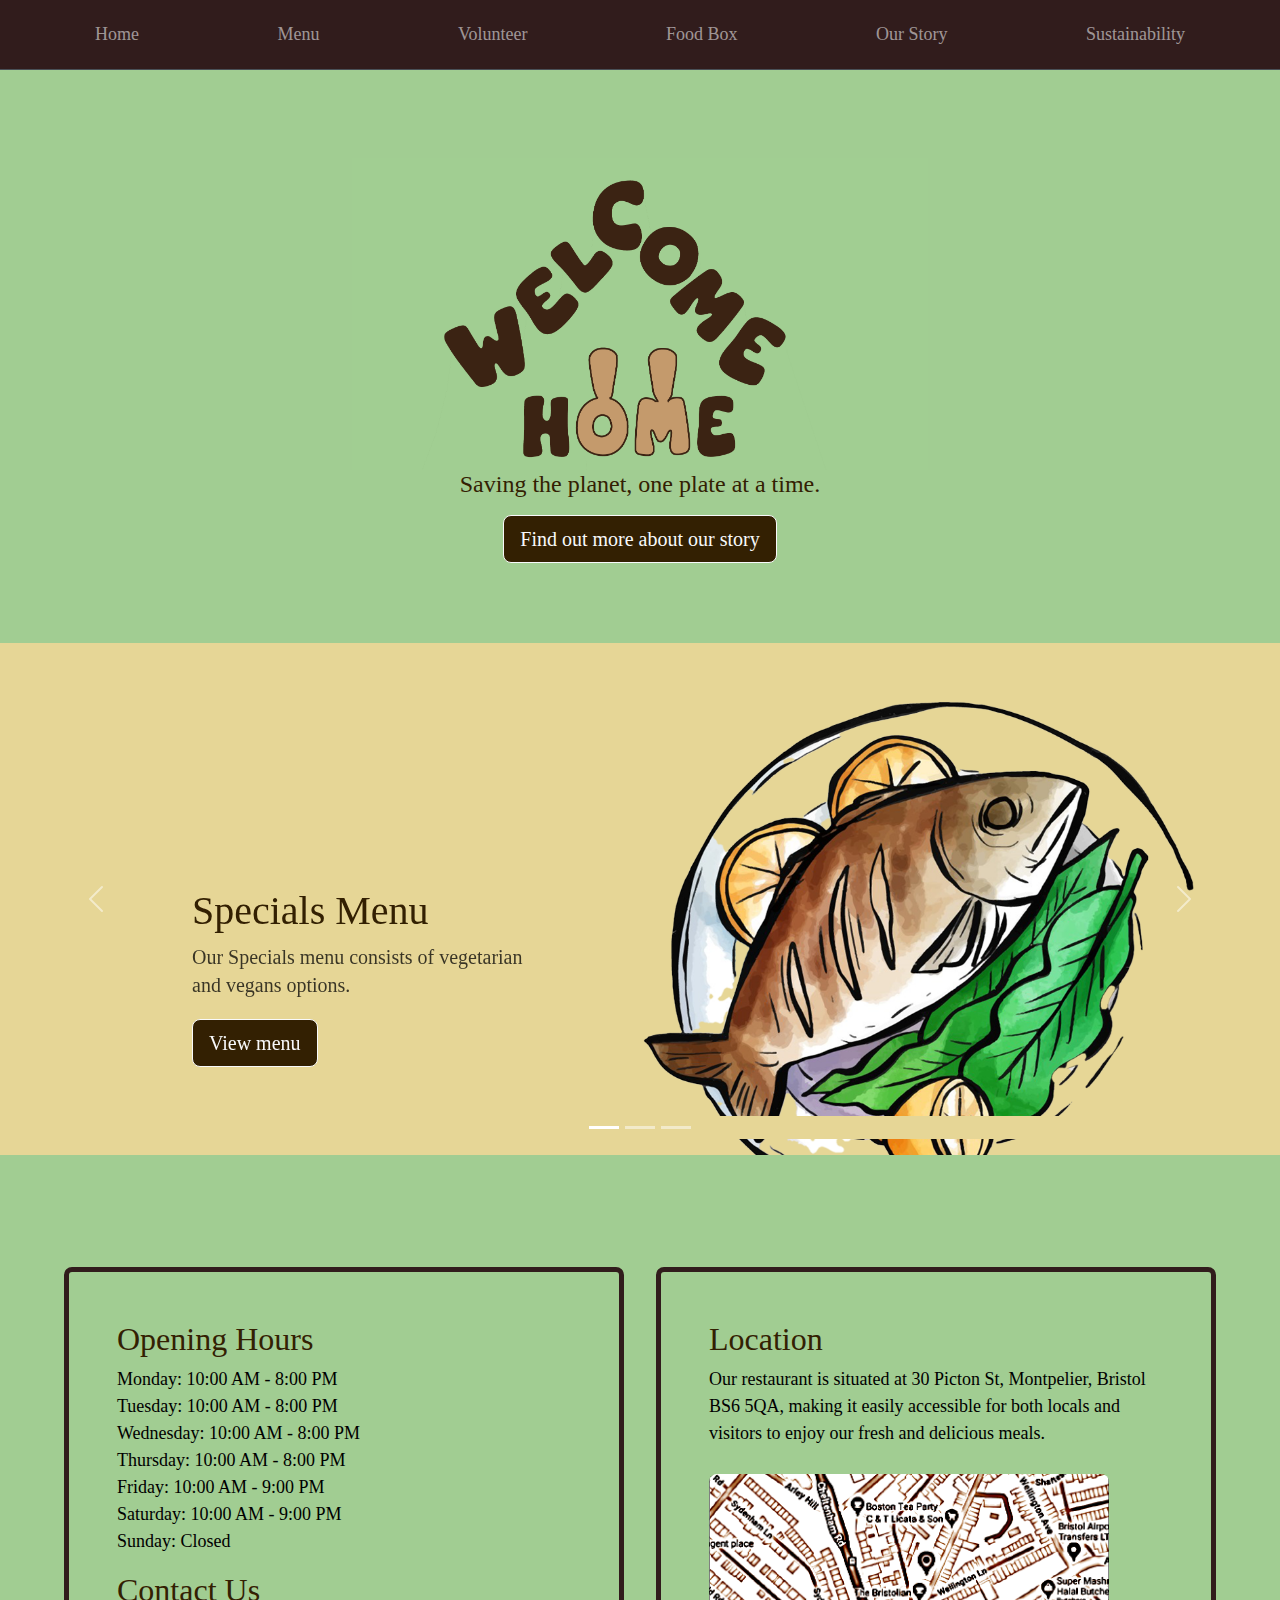
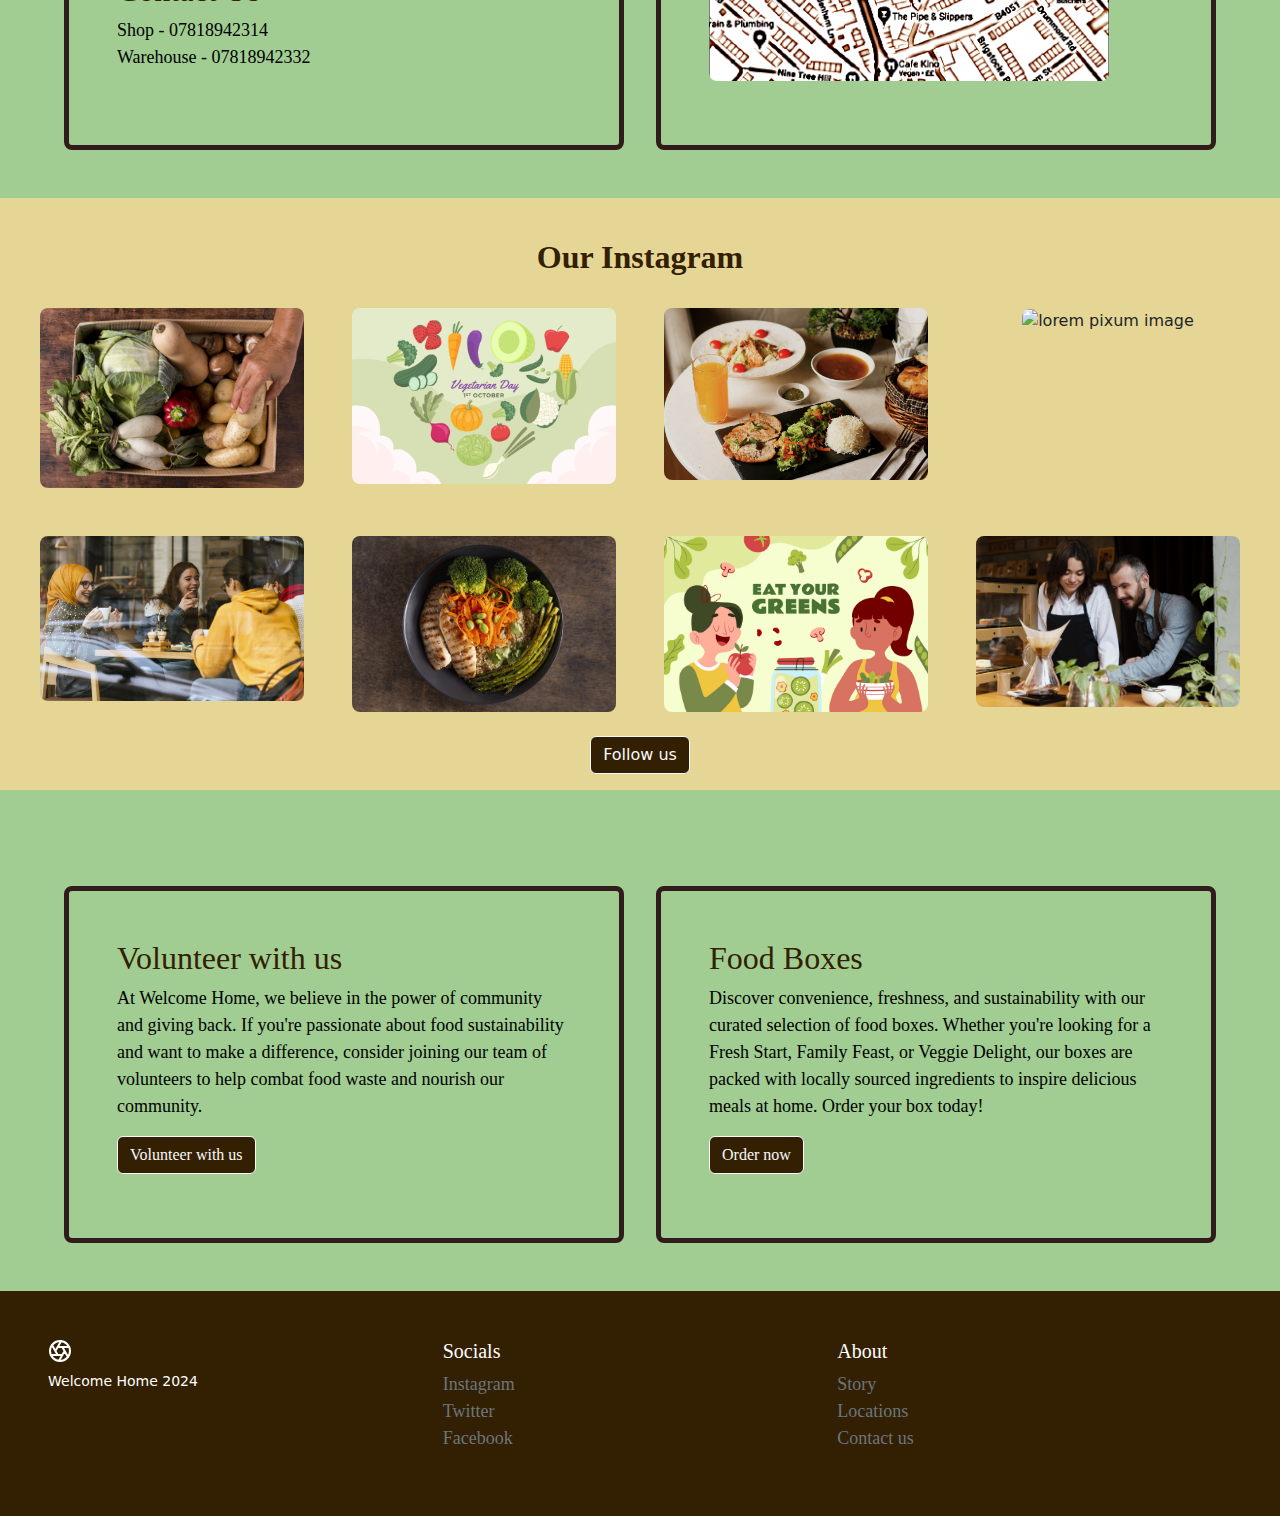
==== index.html @ 415b1f88 "add-css" ====
<!DOCTYPE html>

<html lang = "en">

<head>
    <meta charset="UTF-8">
    <meta http-equiv="X-UA-Compatible" content="IE=edge">
    <meta name="viewport" content="width=device-width, initial-scale=1.0">
    <link rel="stylesheet" href="css/bootstrap.min.css">
    <link rel="stylesheet" href="css/alisha.min.css">
    <link rel="stylesheet" href="css/carousel.css">
    <link rel="stylesheet" href="css/carousel.rtl.css">
    <link rel="stylesheet" href="gloomie-saturday-webfont\style.css">
    <link rel="stylesheet" href="css/berlinsans.css">
    <script src="js\bootstrap.min.js"></script>
    
    



    <title>Welcome Home</title>



</head>


    <body>

        <head>


         
           <!---- <header class="border-bottom lh-1 py-3" data-bs-theme="light">
              <div class="row flex-nowrap justify-content-between align-items-center">
                <div class="col-4">
                </div>
                <div class="col-4 text-center">
                  <a class="blog-header-logo text-body-emphasis text-decoration-none" href="#">Welcome Home</a>
                </div>
                <div class="col-4">

                </div>
              </div>
            </header>
          -->
          
          

          <nav class="navbar navbar-expand-md  sticky-top border-bottom" data-bs-theme="dark">
            <div class="container">
              <a class="navbar-brand d-md-none" href="#">
                <svg class="bi" width="24" height="24"><use xlink:href="#aperture"></use></svg>
              </a>
              <button class="navbar-toggler" type="button" data-bs-toggle="offcanvas" data-bs-target="#offcanvas" aria-controls="offcanvas" aria-label="Toggle navigation">
                <span class="navbar-toggler-icon"></span>
              </button>
              <div class="offcanvas offcanvas-end" tabindex="-1" id="offcanvas" aria-labelledby="offcanvasLabel">
                <div class=" container2 offcanvas-header">
                  <h1 class="offcanvas-title " id="offcanvasLabel">Welcome Home</h1>
                  <button type="button" class="btn-close" data-bs-dismiss="offcanvas" aria-label="Close"></button>
                </div>
              
                <div class="offcanvas-body  container3 border border-5 ">
                  <ul class="navbar-nav flex-grow-1 justify-content-between">
                    <li class="nav-item"><a class="nav-link" href="index.html">Home</a></li>
                    <li class="nav-item"><a class="nav-link" href="menu.html">Menu</a></li>
                    <li class="nav-item"><a class="nav-link" href="volunteer.html">Volunteer</a></li>
                    <li class="nav-item"><a class="nav-link" href="foodbox.html">Food Box</a></li>
                    <li class="nav-item"><a class="nav-link" href="about.html">Our Story</a></li>
                    <li class="nav-item"><a class="nav-link" href="sustainability.html">Sustainability</a></li>
                   
                  
                  
                    
                  </ul>
                </div>
              </div>
            </div>
          </nav>


            <!--  nav class="navbar navbar-expand-lg bg-body-tertiary ">
                <div class="container-fluid justify-content-center ">
                    <ul class="nav justify-content-center"></ul>
                  <a class="navbar-brand" href="#">Navbar</a>
                  <button class="navbar-toggler" type="button" data-bs-toggle="collapse" data-bs-target="#navbarNavAltMarkup" aria-controls="navbarNavAltMarkup" aria-expanded="false" aria-label="Toggle navigation">
                    <span class="navbar-toggler-icon"></span>
                  </button>
                  <div class="collapse navbar-collapse" id="navbarNavAltMarkup">
                    <div class="navbar-nav">
                      <a class="nav-link active" aria-current="page" href="#">Home</a>
                      <a class="nav-link" href="#">Features</a>
                      <a class="nav-link" href="#">Pricing</a>
                      <a class="nav-link disabled" aria-disabled="true">Disabled</a>
                    </div>
                  </div>
                </div>
              </nav>
            -->

            <!-- <ul class="nav justify-content-center">
                <ul class="nav">
                    <li class="nav-item">
                      <a class="nav-link active" aria-current="page" href="#">Active</a>
                    </li>
                    <li class="nav-item dropdown">
                      <a class="nav-link dropdown-toggle" data-bs-toggle="dropdown" href="#" role="button" aria-expanded="false">Dropdown</a>
                      <ul class="dropdown-menu">
                        <li><a class="dropdown-item" href="#">Action</a></li>
                        <li><a class="dropdown-item" href="#">Another action</a></li>
                        <li><a class="dropdown-item" href="#">Something else here</a></li>
                        <li><hr class="dropdown-divider"></li>
                        <li><a class="dropdown-item" href="#">Separated link</a></li>
                      </ul>
                    </li>
                    <li class="nav-item">
                      <a class="nav-link" href="#">Link</a>
                    </li>
                    <li class="nav-item">
                      <a class="nav-link disabled" aria-disabled="true">Disabled</a>
                    </li>
                  </ul>
              </ul> -->


        </head>

        <main>

          <div class=" overflow-hidden  p-md-5 m-md-3 text-center "> <!--bg-body-tertiary -->
            <div class="col-md-6 mx-auto mt-4">
                <img class=" img-fluid" src="images/logo-webnew.gif" alt="lorem pixum image" >
              <h4 class="fw-normal  mb-3">Saving the planet, one plate at a time.</h4>
              
              <div class="d-flex gap-3 justify-content-center lead fw-normal">
                <p><a class="btn btn-lg btn-outline-light" href="about.html">Find out more about our story</a></p>
              
              </div>

        
            </div>
          </div>


          

            <div id="myCarousel" class="carousel slide mb-6" data-bs-ride="carousel">
              <div class="carousel-indicators container1">
                <button type="button" data-bs-target="#myCarousel" data-bs-slide-to="0" class="active" aria-label="Slide 1" aria-current="true"></button>
                <button type="button" data-bs-target="#myCarousel" data-bs-slide-to="1" aria-label="Slide 2" class=""></button>
                <button type="button" data-bs-target="#myCarousel" data-bs-slide-to="2" aria-label="Slide 3" class=""></button>
              </div>
              <div class="carousel-inner container1">
                <div class="carousel-item active">
                  <img class="img-fluid" src="images/menu-fish.png" alt="lorem pixum image" />
                  <div class="container">
                    <div class="carousel-caption text-start">
                      <h1>Specials Menu</h1>
                      <p class="opacity-75">Our Specials menu consists of vegetarian 
                        <br>
                        and vegans options.</p>
                      <p><a class=" btn btn-lg btn-outline-light" href="menu.html">View menu</a></p>
                    </div>
                  </div>
                </div>
               
                <div class="carousel-item">
                  <img class="img-fluid" src="images/menu-breakfast.png" alt="lorem pixum image" />
                  <div class="container">
                    <div class="carousel-caption text-end">
                      <h1>Breakfast Menu</h1>
                      <p>Some representative placeholder content for 
                        <br>
                           the third slide of this carousel.</p>
                      <p><a class="btn btn-lg btn-outline-light" href="menu.html">View menu</a></p>
                    </div>
                  </div>
                </div>

                <div class="carousel-item">
                  <img class="img-fluid" src="images/dinner-menu.png" alt="lorem pixum image" />
                  <div class="container">
                    <div class="carousel-caption ">
                      <h1>Dinner Menu</h1>
                      <p>Some representative placeholder content for 
                        <br>
                        the second slide of the carousel.</p>
                      <p><a class="btn btn-lg btn-outline-light" href="menu.html">View menu</a></p>
                    </div>
                  </div>
                </div>
              </div>
              <button class="carousel-control-prev" type="button" data-bs-target="#myCarousel" data-bs-slide="prev">
                <span class="carousel-control-prev-icon" aria-hidden="true"></span>
                <span class="visually-hidden">Previous</span>
              </button>
              <button class="carousel-control-next" type="button" data-bs-target="#myCarousel" data-bs-slide="next">
                <span class="carousel-control-next-icon" aria-hidden="true"></span>
                <span class="visually-hidden">Next</span>
               
              </button>

             
            </div>


            <div class="px-5 location">
              <div class=" row align-items-md-stretch">
                <div class="container2 col-12 col-md-6 mt-5 px-lg-3">
                  <div class="h-100 p-5 border border-5 rounded-3">
                    <h2>Opening Hours</h2>
                    <p>Monday: 10:00 AM - 8:00 PM
                      <br>
                      Tuesday: 10:00 AM - 8:00 PM
                      <br>
                      Wednesday: 10:00 AM - 8:00 PM
                      <br>
                      Thursday: 10:00 AM - 8:00 PM
                      <br>
                      Friday: 10:00 AM - 9:00 PM
                      <br>
                      Saturday: 10:00 AM - 9:00 PM
                      <br>
                      Sunday: Closed
                    
                    </p>

                    <h2>Contact Us </h2>
                    <p>
                      Shop - 07818942314
                      <br>
                      Warehouse - 07818942332
                    </p>



                  </div>
                </div>
                <div class="col-12 col-md-6 mt-5 px-lg-3">
                  <div class="container2 h-100 p-5 border-5 border rounded-3">
                    <h2>Location</h2>
                    <p> Our restaurant is situated at 30 Picton St, Montpelier, Bristol BS6 5QA, 
                      making it easily accessible for both locals and visitors to enjoy our fresh and delicious meals.
                      <br>
                      <br>
                    <img class="img-fluid  rounded-3 " src="images/map (2).png" alt="lorem pixum image" height="100" width="400"/>
          
                  </div>
                   
                  </div>
                </div>
              </div>
           

             <div class="container1 mt-5 p-3 "> 

             <div class="position-relative overflow-hidden pt-4 text-center "> <!--bg-body-tertiary -->
              <div class="col-md-6 mx-auto ">
            
                <h2 class="display fw-bold">Our Instagram</h2>
    
                
                </div>
              </div>   
              
              
    
    <section class="row text-center">
     
     
      <div class="col-6 col-md-4 col-lg-3 p-4  ">
       
        <img class="rounded-3 img-fluid" src="images/close-up-hands-holding-fresh-potato.jpg" alt="lorem pixum image"/>
      </div>

      <div class="col-6 col-md-4 col-lg-3  p-4 ">
       
        <img class="rounded-3 img-fluid" src="images/7709689.jpg" alt="lorem pixum image" width="400" height="400"/>
      </div>
      <div class="col-6 col-md-4 col-lg-3  p-4 ">
       
        <img class="rounded-3 img-fluid" src="images/business-lunch-soup-salad-main-course.jpg" alt="lorem pixum image" />
      </div>
      <div class="col-6   col-md-4 col-lg-3  p-4 ">
       
        <img class="rounded-3 img-fluid" src="images/store-front-mockup2.png" alt="lorem pixum image" />
      </div>
    </section>


    <section class="row text-center">
     
     
      <div class="col-6 col-md-4 col-lg-3 p-4 ">
       
        <img class="rounded-3 img-fluid" src="images/group-teenagers-having-coffee.jpg" alt="lorem pixum image"/>
      </div>

      <div class="col-6 col-md-4 col-lg-3 p-4 ">
       
        <img class="rounded-3 img-fluid" src="images/flat-lay-high-protein-meal-composition.jpg" alt="lorem pixum image" width="400" height="400"/>
      </div>
      <div class="col-6 col-md-4 col-lg-3 p-4  ">
       
        <img class="rounded-3 img-fluid" src="images/eat-green.jpg" alt="lorem pixum image" />
      </div>
      <div class="col-6   col-md-4 col-lg-3 p-4 ">
       
        <img class="rounded-3 img-fluid" src="images/couple-aprons-looking-coffee-filter.jpg" alt="lorem pixum image" />
      </div>
      
    </section>

    <div class="text-center">
    <a href="https://www.instagram.com/" class="btn btn-outline-light ">Follow us</a>

  </div>
</div>








  </main>
       
  <div class="container2 p-5 ">
    <div class="row align-items-md-stretch">
      <div class="col-12 col-md-6 mt-5 px-lg-3">
        <div class="h-100 p-5 rounded-3 border border-5" >
          <h2>Volunteer with us</h2>
          <p>At Welcome Home, we believe in the power of community and giving back. If you're passionate about food sustainability and want to make a difference, consider joining our team of volunteers to help combat food waste and nourish our community.</p>
          <p><a class="btn btn-outline-light" href="volunteer.html">Volunteer with us</a></p>
        </div>
      </div>
      <div class="col-12 col-md-6 mt-5 px-lg-3">
        <div class="h-100 p-5 border border-5 rounded-3 ">
          <h2>Food Boxes</h2>
          <p>Discover convenience, freshness, and sustainability with our curated selection of food boxes. Whether you're looking for a Fresh Start, Family Feast, or Veggie Delight, our boxes are packed with locally sourced ingredients to inspire delicious meals at home. Order your box today!</p>
          <p><a class="btn btn-outline-light" href="foodbox.html">Order now</a></p>


        </div>
         
        </div>
      </div>
    </div>

      









        <footer class="p-5">
          <div class="row">
            <div class="col-12 col-md">
              <svg xmlns="http://www.w3.org/2000/svg" width="24" height="24" fill="none" stroke="currentColor" stroke-linecap="round" stroke-linejoin="round" stroke-width="2" class="d-block mb-2" role="img" viewBox="0 0 24 24"><title>Product</title><circle cx="12" cy="12" r="10"></circle><path d="M14.31 8l5.74 9.94M9.69 8h11.48M7.38 12l5.74-9.94M9.69 16L3.95 6.06M14.31 16H2.83m13.79-4l-5.74 9.94"></path></svg>
              <small class="d-block mb-3 ">
                Welcome Home 2024 </small>
            </div>
            
            <div class="col-6 col-md">
              <h5>Socials</h5>
              <ul class="list-unstyled text-small">
                <li><a class="link-secondary text-decoration-none" a href="instagram.com">Instagram</a></li>
                <li><a class="link-secondary text-decoration-none"  a href="https://twitter.com/?lang=en">Twitter</a></li>
                <li><a class="link-secondary text-decoration-none"  a href="https://en-gb.facebook.com/">Facebook</a></li>
              </ul>
            </div>
           
            <div class="col-6 col-md">
              <h5>About</h5>
              <ul class="list-unstyled text-small">
                <li><a class="link-secondary text-decoration-none"  href="about.html">Story</a></li>
                <li><a class="link-secondary text-decoration-none" href="index.html">Locations</a></li>
                <li><a class="link-secondary text-decoration-none" href="index.html">Contact us</a></li>
              </ul>
            </div>
          </div>
        </footer>

        












        <!-- <script src="js/bootstrap.min.js"></script> -->

    </body>


</html>
---- css/alisha.min.css ----
body {
 
  background-color:#a1cd92;
    
  }

  .input-group-text {
    color: white !important;
    background-color:  #311c1c;
  }

  


  .form-control {
    color: white !important;
    background-color:  #311c1c;
  }

  .form-control {
    color: white !important;
    background-color:  #311c1c;
  }

  .form-select {
    color: white !important;
    background-color:  #311c1c;
  }

  .row {
    --bs-gutter-x:0 rem;
  }

  

  

  .navbar {
    background-color: #311c1c;
    color: black;
  }

  .div-bg-color {
    background-color: #311c1c;
   
}

.border {
  border-color: #311c1c!important;
 
}

.custom-text-color {
  color:#e6d696!important;
}


  .border-outline {
    background-color: #311c1c;
  }


  .custom-border-top {
    border-top-color: #311c1c;
}

.custom-border-end {
    border-right-color: #311c1c;
}
  

  .header {
    background-color: #c2a887;
    color: black;
  }

 

  .container1 {
    background-color: #e6d696;
}


.container2 {
  background-color:#a1cd92;
}

.container3 {
  background-color:#311c1c;
}

 
.custom-footer-bg {
  background-color:  #311c1c;
  
}


  
  
  .a {
    background-color: #c2a887;
  }

  .btn {
    background-color: #332002;;
  }

 
 @font-face {
  font-family: 'Gloomie Saturday';
  src: local('Gloomie Saturday'), url('gloomie-saturday-webfont') format('woff');
 }



  h2 {
    font-family: 'Gloomie Saturday';
    src: local('Gloomie Saturday'), url('gloomie-saturday-webfont') format('woff');
    color: #332002;
  }

  h1 {
    font-family: 'Gloomie Saturday';
    src: local('Gloomie Saturday'), url('C:\Users\Fazelina Sahul Hamid\OneDrive - UWE Bristol\Graphic and web design\GWDS SEM 2\sem2-restaurant-website\gloomie-saturday-webfont') format('woff');
    color: #332002;
  }

  h3 {
      font-family: 'Berlin Sans FB';
      font-style: normal;
      font-weight: normal;
      src: local('Berlin Sans FB'), url('berlin-sans-fb-webfont') format('woff');

     color: #332002;
  }

  h4 {
    font-family: 'Berlin Sans FB';
    font-style: normal;
    font-weight: normal;
    src: local('Berlin Sans FB'), url('berlin-sans-fb-webfont') format('woff');

   color: #332002;
}

h5 {
  font-family: 'Berlin Sans FB';
  font-style: normal;
  font-weight: normal;
  src: local('Berlin Sans FB'), url('berlin-sans-fb-webfont') format('woff');

 
}

li {
  font-family: 'Berlin Sans FB';
  font-style: normal;
  font-weight: normal;
  src: local('Berlin Sans FB'), url('berlin-sans-fb-webfont') format('woff');
  font-size: large;

 color: #332002;
}

p {
  font-family: 'Berlin Sans FB';
  font-style: normal;
  font-weight: normal;
  src: local('Berlin Sans FB'), url('berlin-sans-fb-webfont') format('woff');

 color:black;
 font-size: large;
}



footer {
  background-color: #332002;
  color:white!important;
}

.data-bs-theme {
  color:#332002;
}
---- css/carousel.css ----
/* GLOBAL STYLES
-------------------------------------------------- */
/* Padding below the footer and lighter body text */

body {
 
  color: black;
}


/* CUSTOMIZE THE CAROUSEL
-------------------------------------------------- */

/* Carousel base class */
.carousel {
  margin-bottom: 4rem;
}
/* Since positioning the image, we need to help out the caption */
.carousel-caption {
  bottom: 3rem;
  z-index: 10;
}

/* Declare heights because of positioning of img element */
.carousel-item {
  height: 32rem;
}

.carousel-caption {
  text-align: left;
}

/* MARKETING CONTENT
-------------------------------------------------- */

/* Center align the text within the three columns below the carousel */
.marketing .col-lg-4 {
  margin-bottom: 1.5rem;
  text-align: center;
}
/* rtl:begin:ignore */
.marketing .col-lg-4 p {
  margin-right: .75rem;
  margin-left: .75rem;
}
/* rtl:end:ignore */


/* Featurettes
------------------------- */

.featurette-divider {
  margin: 5rem 0; /* Space out the Bootstrap <hr> more */
}

/* Thin out the marketing headings */
/* rtl:begin:remove */
.featurette-heading {
  letter-spacing: -.05rem;
}

/* rtl:end:remove */

/* RESPONSIVE CSS
-------------------------------------------------- */

@media (min-width: 40em) {
  /* Bump up size of carousel content */
  .carousel-caption p {
    margin-bottom: 1.25rem;
    font-size: 1.25rem;
    line-height: 1.4;
  }

  .featurette-heading {
    font-size: 50px;
  }
}

@media (min-width: 62em) {
  .featurette-heading {
    margin-top: 7rem;
  }
}
---- css/carousel.rtl.css ----
/* GLOBAL STYLES
-------------------------------------------------- */
/* Padding below the footer and lighter body text */

body {
  
  color: rgb(var(--bs-tertiary-color-rgb));
}


/* CUSTOMIZE THE CAROUSEL
-------------------------------------------------- */

/* Carousel base class */
.carousel {
  margin-bottom: 4rem;
}
/* Since positioning the image, we need to help out the caption */
.carousel-caption {
  bottom: 3rem;
  z-index: 10;
}

/* Declare heights because of positioning of img element */
.carousel-item {
  height: 32rem;
}


/* MARKETING CONTENT
-------------------------------------------------- */

/* Center align the text within the three columns below the carousel */
.marketing .col-lg-4 {
  margin-bottom: 1.5rem;
  text-align: center;
}
.marketing .col-lg-4 p {
  margin-right: .75rem;
  margin-left: .75rem;
}


/* Featurettes
------------------------- */

.featurette-divider {
  margin: 5rem 0; /* Space out the Bootstrap <hr> more */
}

/* Thin out the marketing headings */

/* RESPONSIVE CSS
-------------------------------------------------- */

@media (min-width: 40em) {
  /* Bump up size of carousel content */
  .carousel-caption p {
    margin-bottom: 1.25rem;
    font-size: 1.25rem;
    line-height: 1.4;
  }

  .featurette-heading {
    font-size: 50px;
  }
}

@media (min-width: 62em) {
  .featurette-heading {
    margin-top: 7rem;
  }
}
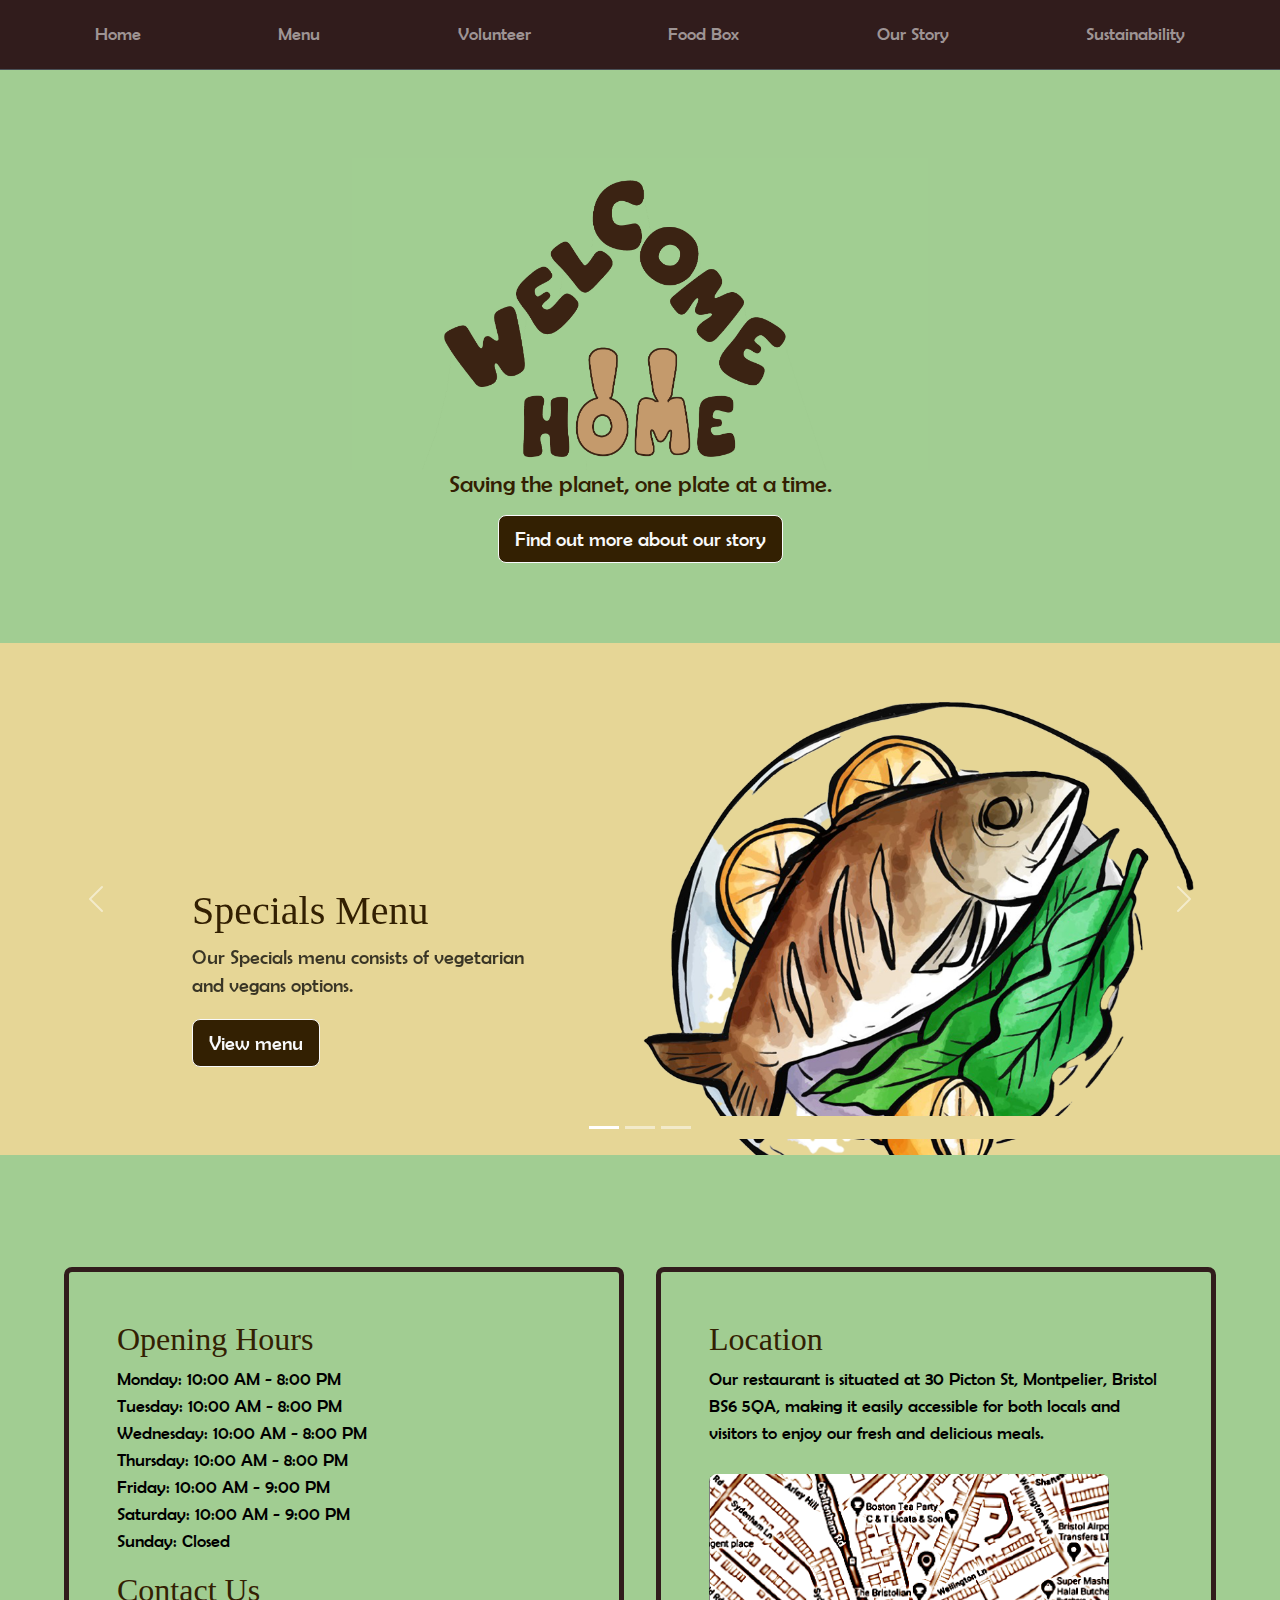
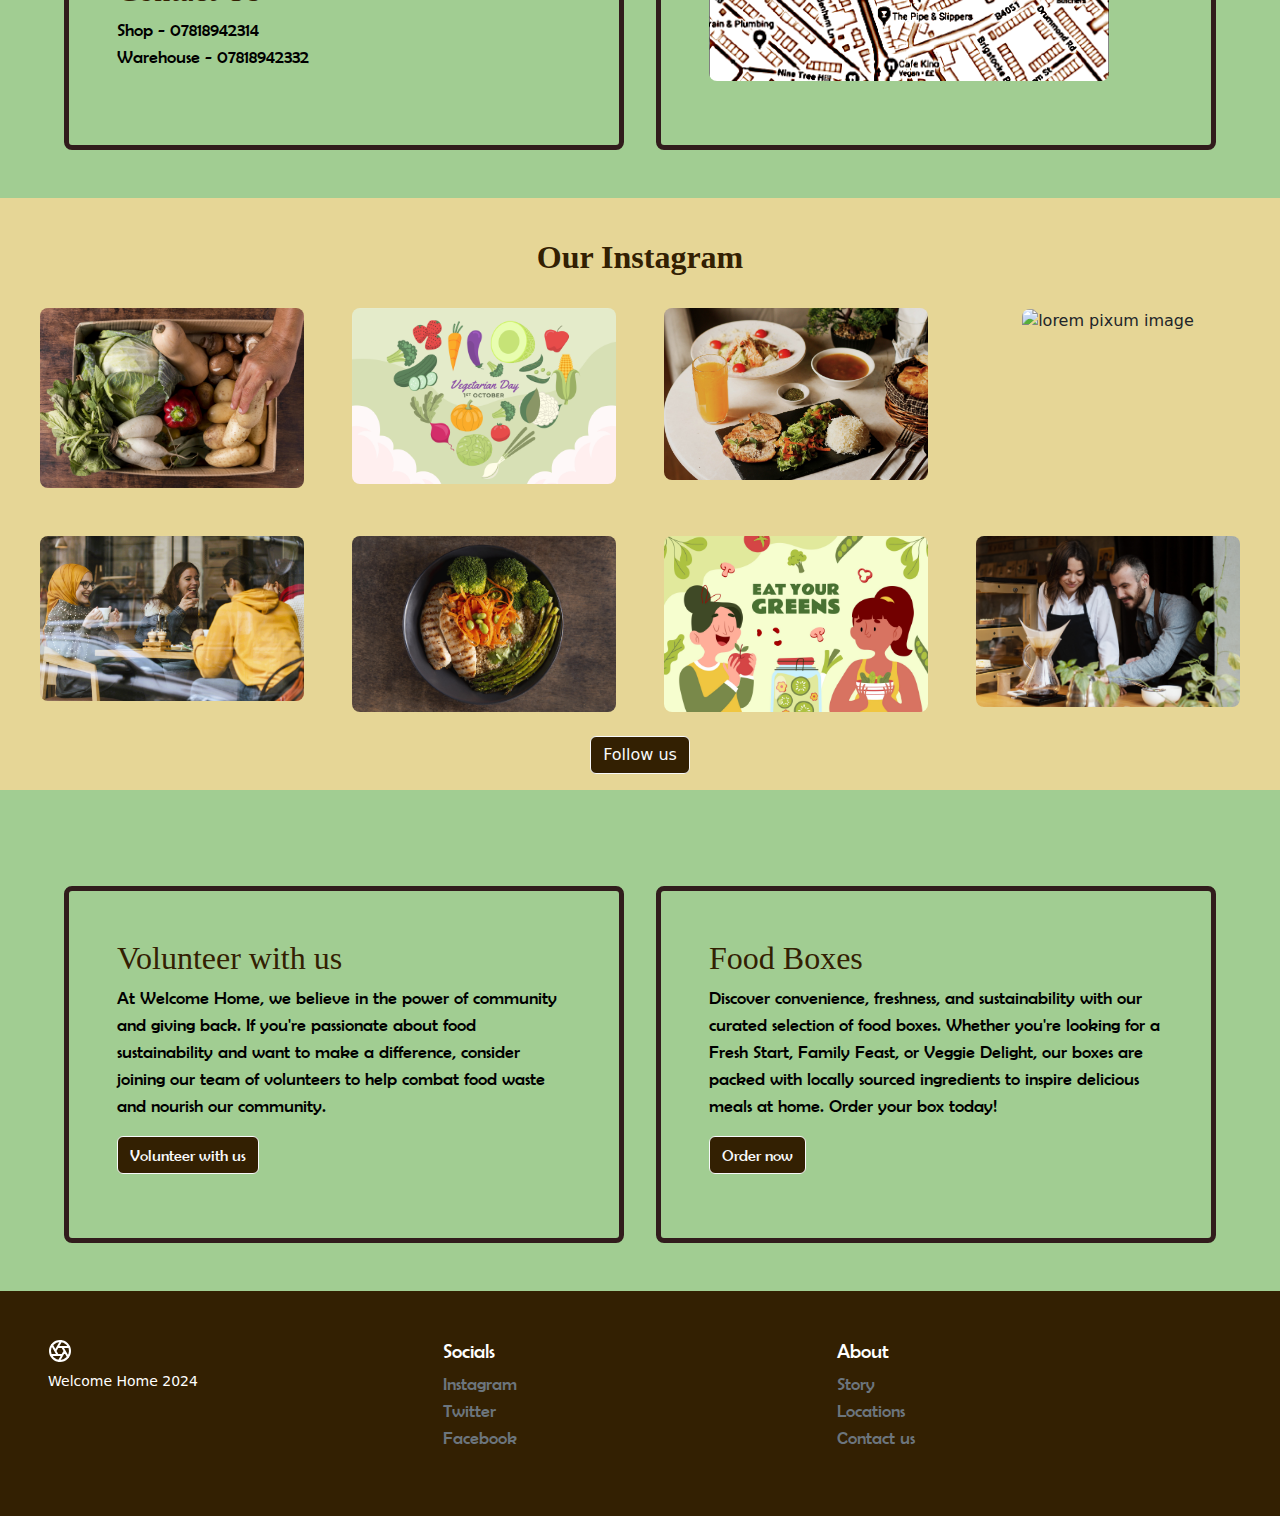
==== commit bf855d4d: "css" ====
--- a/index.html
+++ b/index.html
@@ -11,7 +11,7 @@
     <link rel="stylesheet" href="css/carousel.css">
     <link rel="stylesheet" href="css/carousel.rtl.css">
     <link rel="stylesheet" href="gloomie-saturday-webfont\style.css">
-    <link rel="stylesheet" href="css/berlinsans.css">
+    <link rel="stylesheet" href="berlin-sans-fb-webfont\berlinsans.css">
     <script src="js\bootstrap.min.js"></script>
     
     
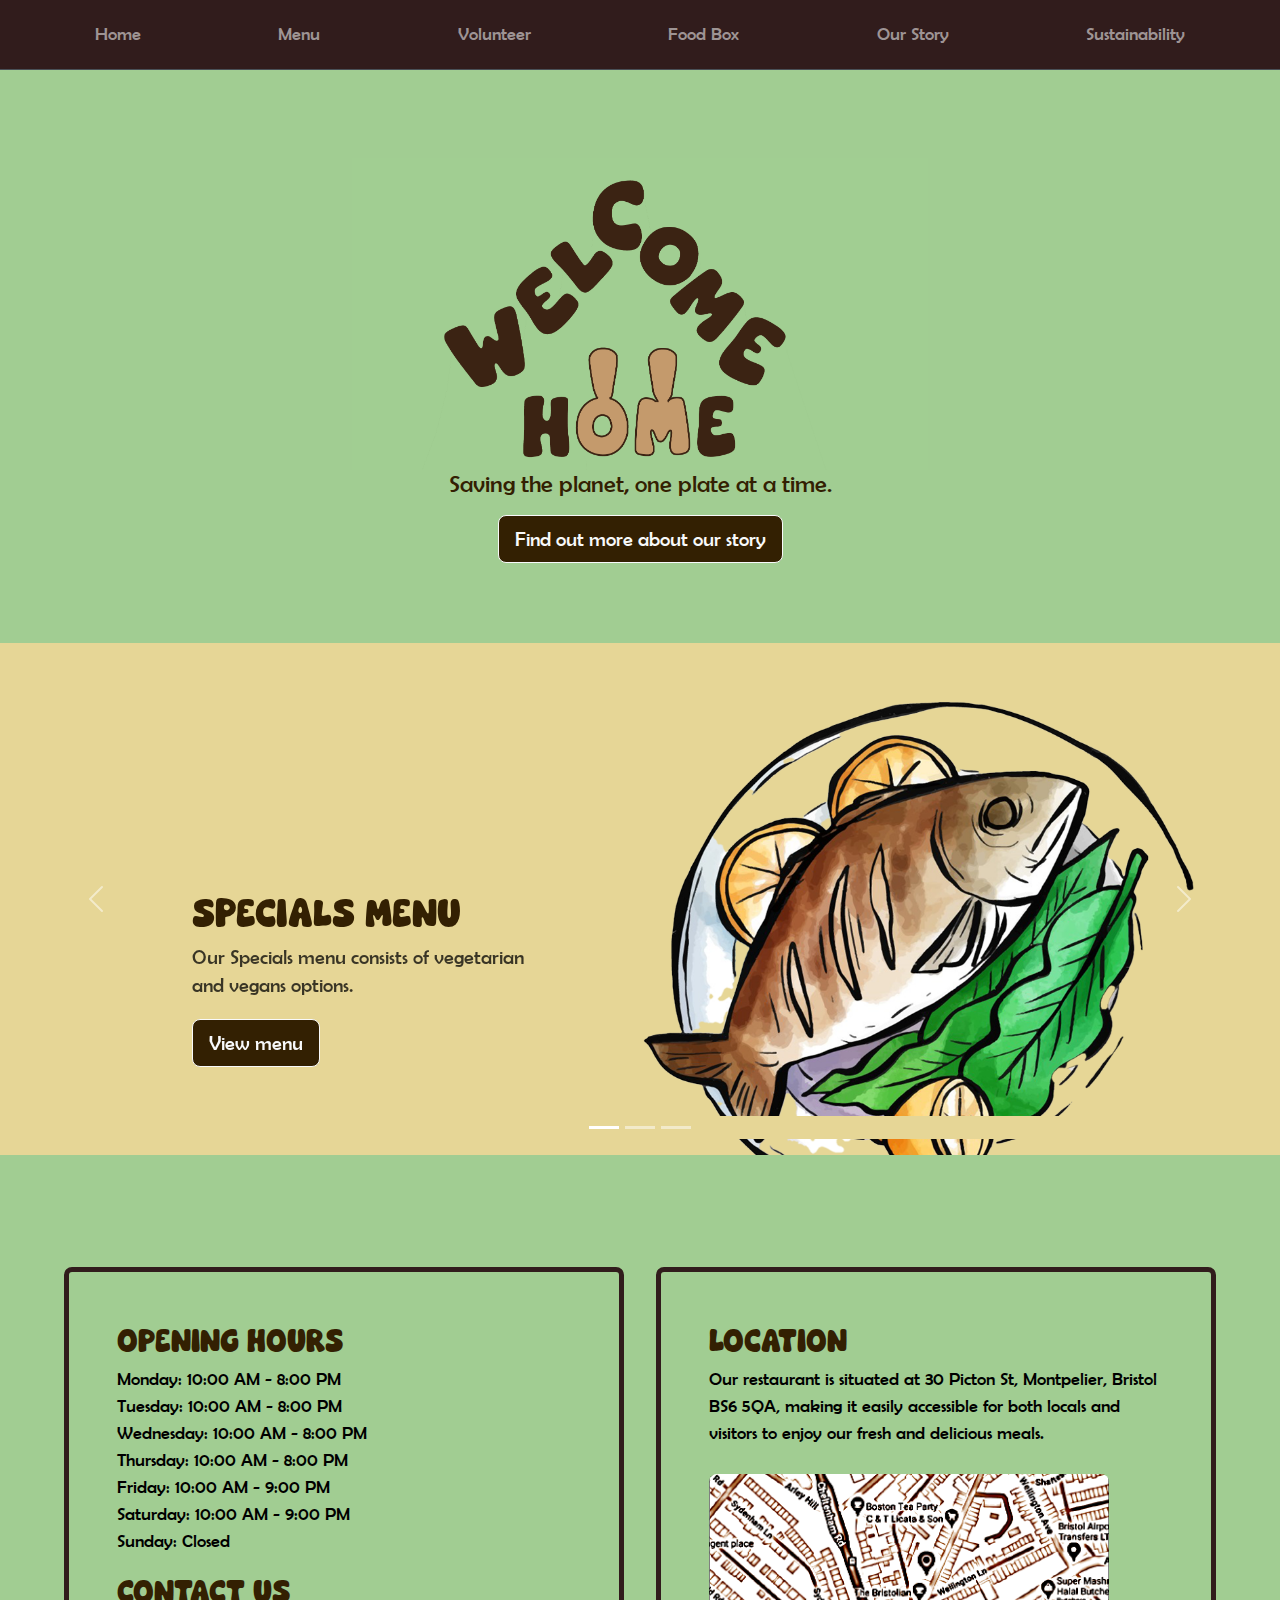
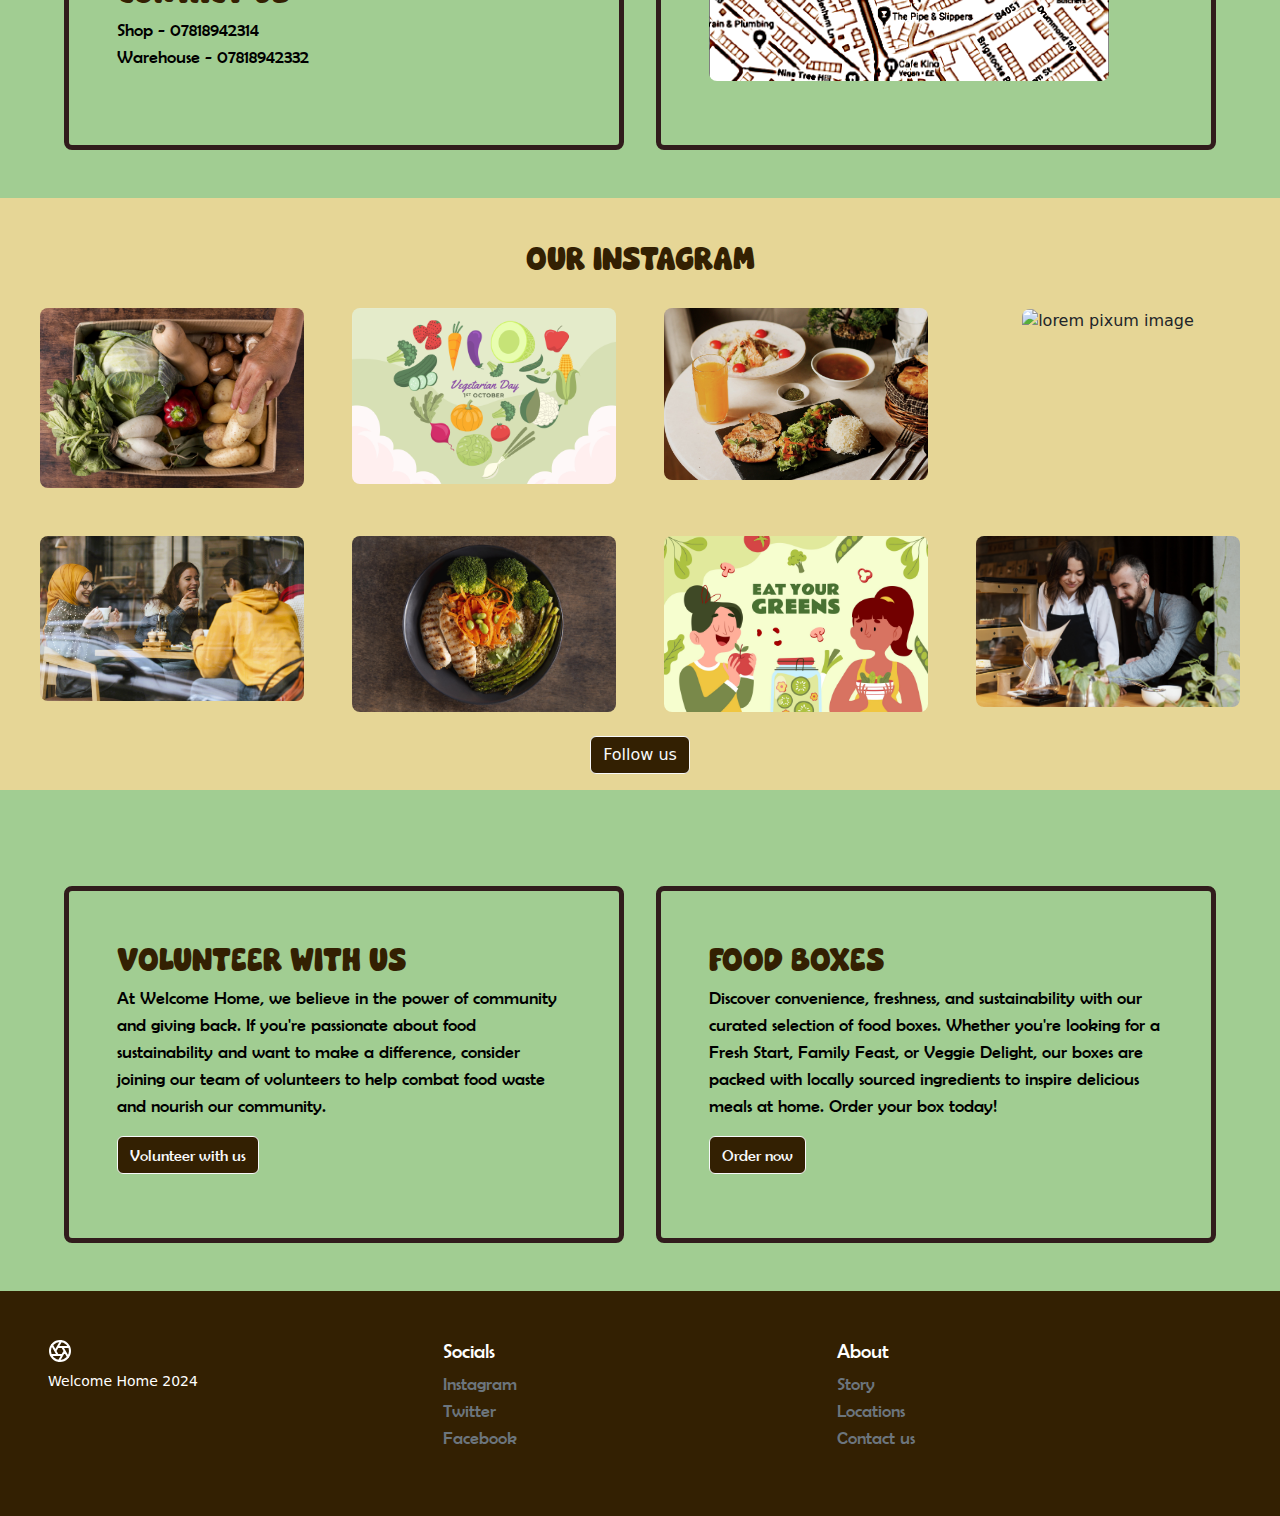
==== commit 18e5f9d2: "change bold" ====
--- a/index.html
+++ b/index.html
@@ -258,7 +258,7 @@
              <div class="position-relative overflow-hidden pt-4 text-center "> <!--bg-body-tertiary -->
               <div class="col-md-6 mx-auto ">
             
-                <h2 class="display fw-bold">Our Instagram</h2>
+                <h2 class="display">Our Instagram</h2>
     
                 
                 </div>
--- a/css/alisha.min.css
+++ b/css/alisha.min.css
@@ -115,14 +115,14 @@
 
 
   h2 {
-    font-family: 'Gloomie Saturday';
-    src: local('Gloomie Saturday'), url('gloomie-saturday-webfont') format('woff');
+    font-family: 'Gloomie Saturday Regular';
+    src: local('Gloomie Saturday Regular'), url('GloomieSaturday-MVMjP.woff') format('woff');
     color: #332002;
   }
 
   h1 {
-    font-family: 'Gloomie Saturday';
-    src: local('Gloomie Saturday'), url('C:\Users\Fazelina Sahul Hamid\OneDrive - UWE Bristol\Graphic and web design\GWDS SEM 2\sem2-restaurant-website\gloomie-saturday-webfont') format('woff');
+    font-family: 'Gloomie Saturday Regular';
+    src: local('Gloomie Saturday Regular'), url('GloomieSaturday-MVMjP.woff') format('woff');
     color: #332002;
   }
 
@@ -130,8 +130,7 @@
       font-family: 'Berlin Sans FB';
       font-style: normal;
       font-weight: normal;
-      src: local('Berlin Sans FB'), url('berlin-sans-fb-webfont') format('woff');
-
+      src: local('Berlin Sans FB'), url('BRLNSR.woff') format('woff');
      color: #332002;
   }
 
@@ -139,7 +138,7 @@
     font-family: 'Berlin Sans FB';
     font-style: normal;
     font-weight: normal;
-    src: local('Berlin Sans FB'), url('berlin-sans-fb-webfont') format('woff');
+    src: local('Berlin Sans FB'), url('BRLNSR.woff') format('woff');
 
    color: #332002;
 }
@@ -148,7 +147,7 @@
   font-family: 'Berlin Sans FB';
   font-style: normal;
   font-weight: normal;
-  src: local('Berlin Sans FB'), url('berlin-sans-fb-webfont') format('woff');
+  src: local('Berlin Sans FB'), url('BRLNSR.woff') format('woff');
 
  
 }
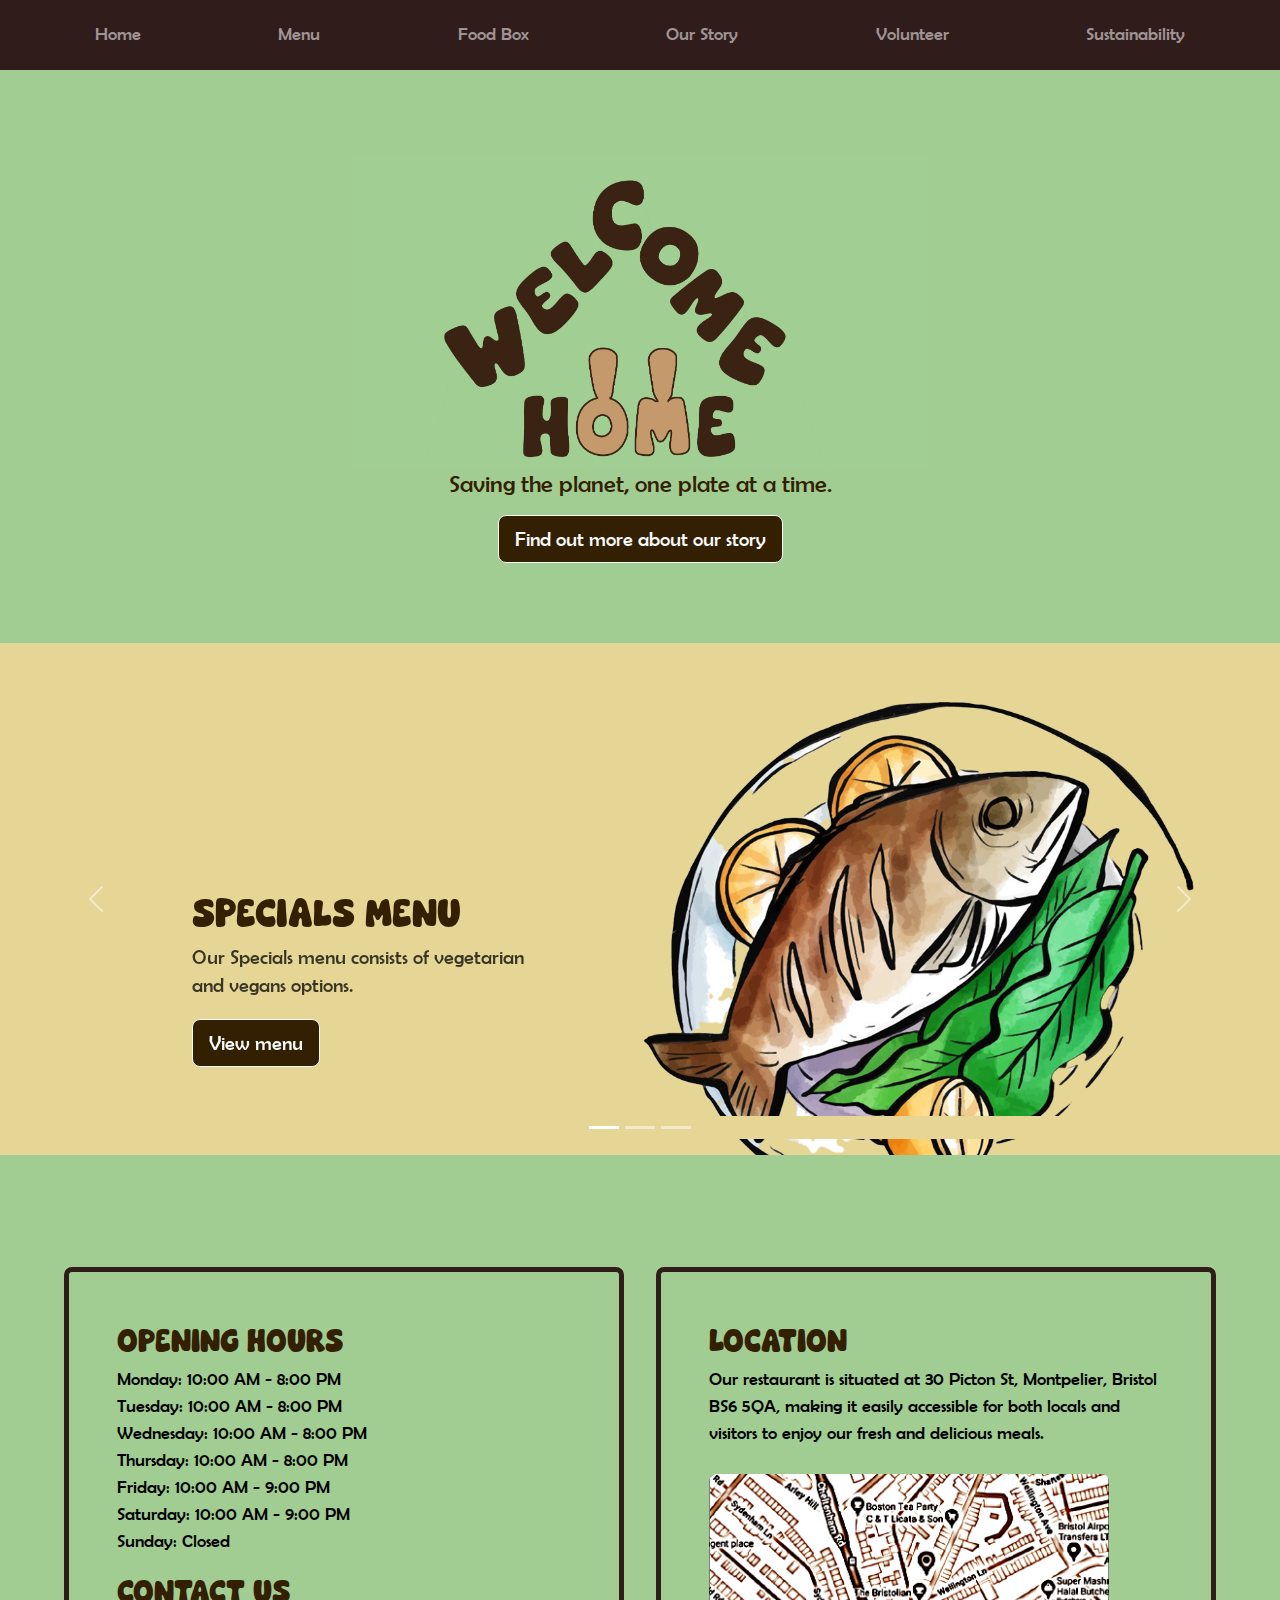
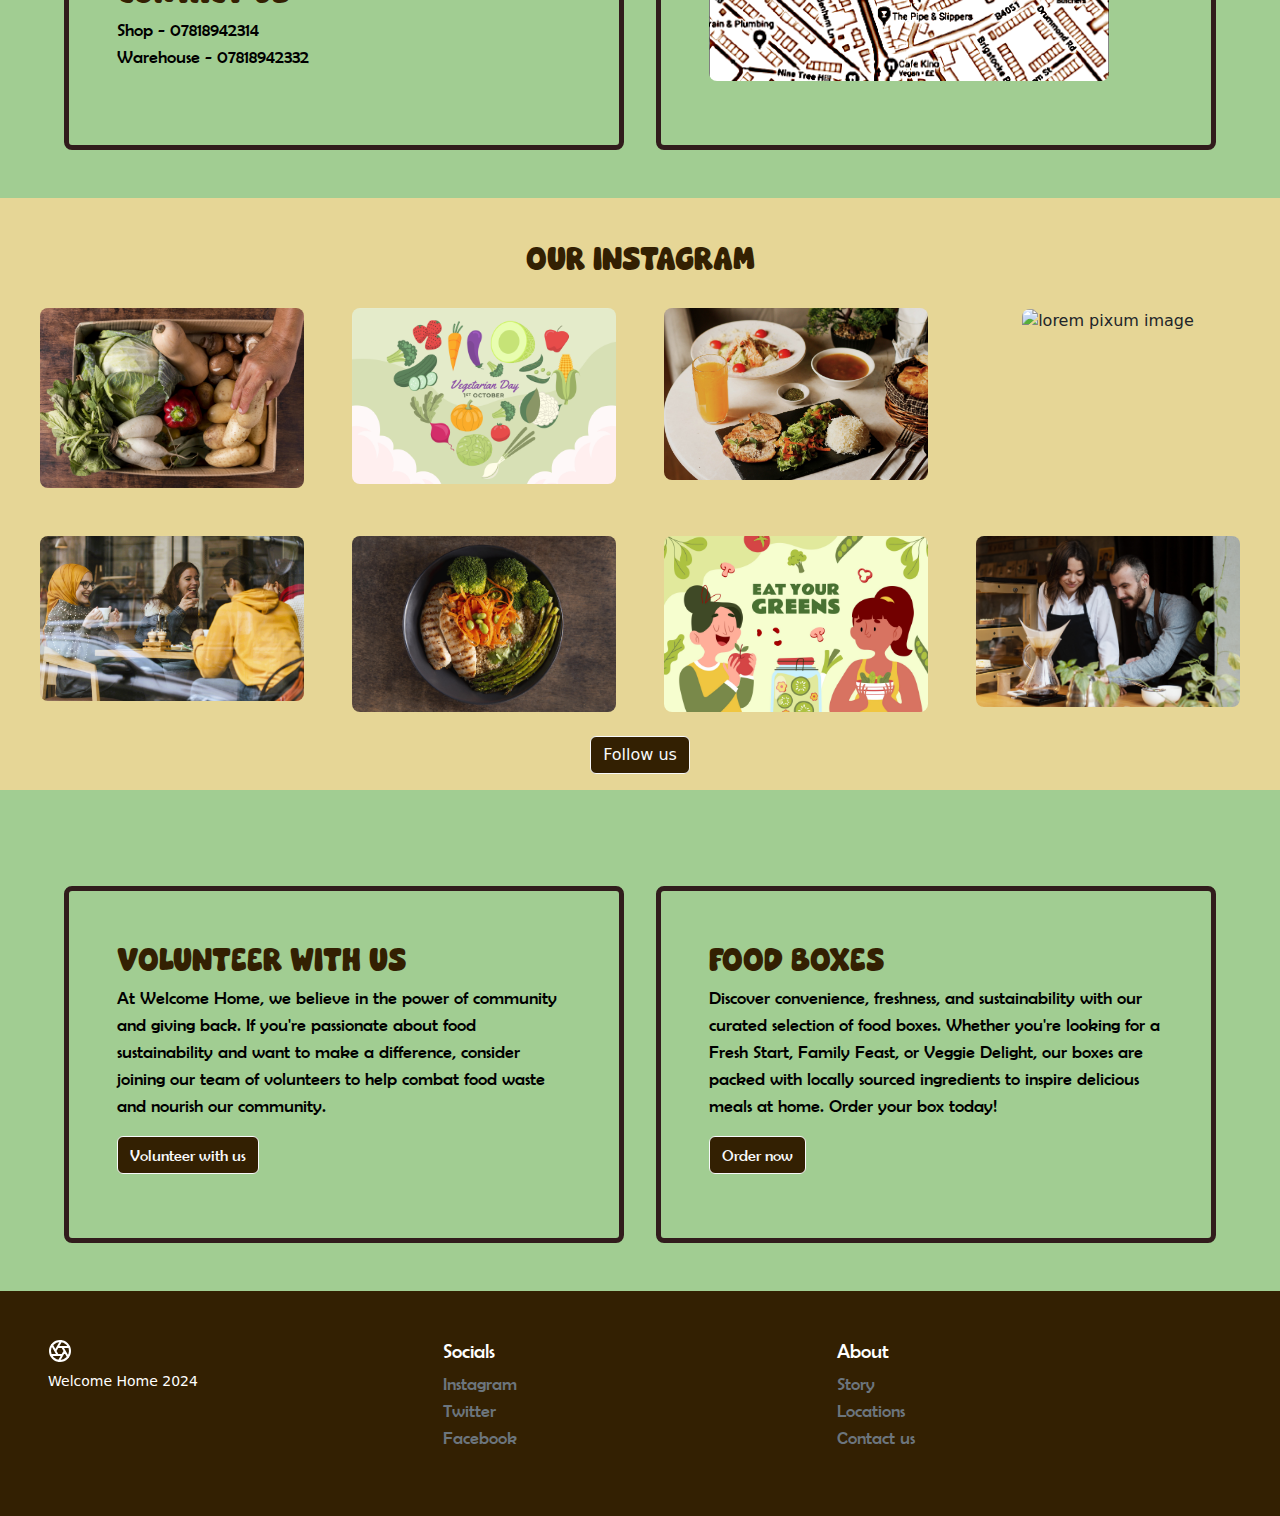
==== commit 57b28ecf: "flex-changes" ====
--- a/index.html
+++ b/index.html
@@ -65,9 +65,9 @@
                   <ul class="navbar-nav flex-grow-1 justify-content-between">
                     <li class="nav-item"><a class="nav-link" href="index.html">Home</a></li>
                     <li class="nav-item"><a class="nav-link" href="menu.html">Menu</a></li>
-                    <li class="nav-item"><a class="nav-link" href="volunteer.html">Volunteer</a></li>
                     <li class="nav-item"><a class="nav-link" href="foodbox.html">Food Box</a></li>
                     <li class="nav-item"><a class="nav-link" href="about.html">Our Story</a></li>
+                    <li class="nav-item"><a class="nav-link" href="volunteer.html">Volunteer</a></li>
                     <li class="nav-item"><a class="nav-link" href="sustainability.html">Sustainability</a></li>
                    
                   
--- a/css/alisha.min.css
+++ b/css/alisha.min.css
@@ -13,18 +13,15 @@
 
 
   .form-control {
-    color: white !important;
-    background-color:  #311c1c;
+    color: #311c1c;
+    background-color: white !important; 
   }
 
-  .form-control {
-    color: white !important;
-    background-color:  #311c1c;
-  }
+  
 
   .form-select {
-    color: white !important;
-    background-color:  #311c1c;
+    color: #311c1c;
+    background-color: white !important; 
   }
 
   .row {
@@ -49,6 +46,14 @@
   border-color: #311c1c!important;
  
 }
+
+.border-bottom {
+  border-color: #311c1c!important;
+ 
+}
+
+
+
 
 .custom-text-color {
   color:#e6d696!important;
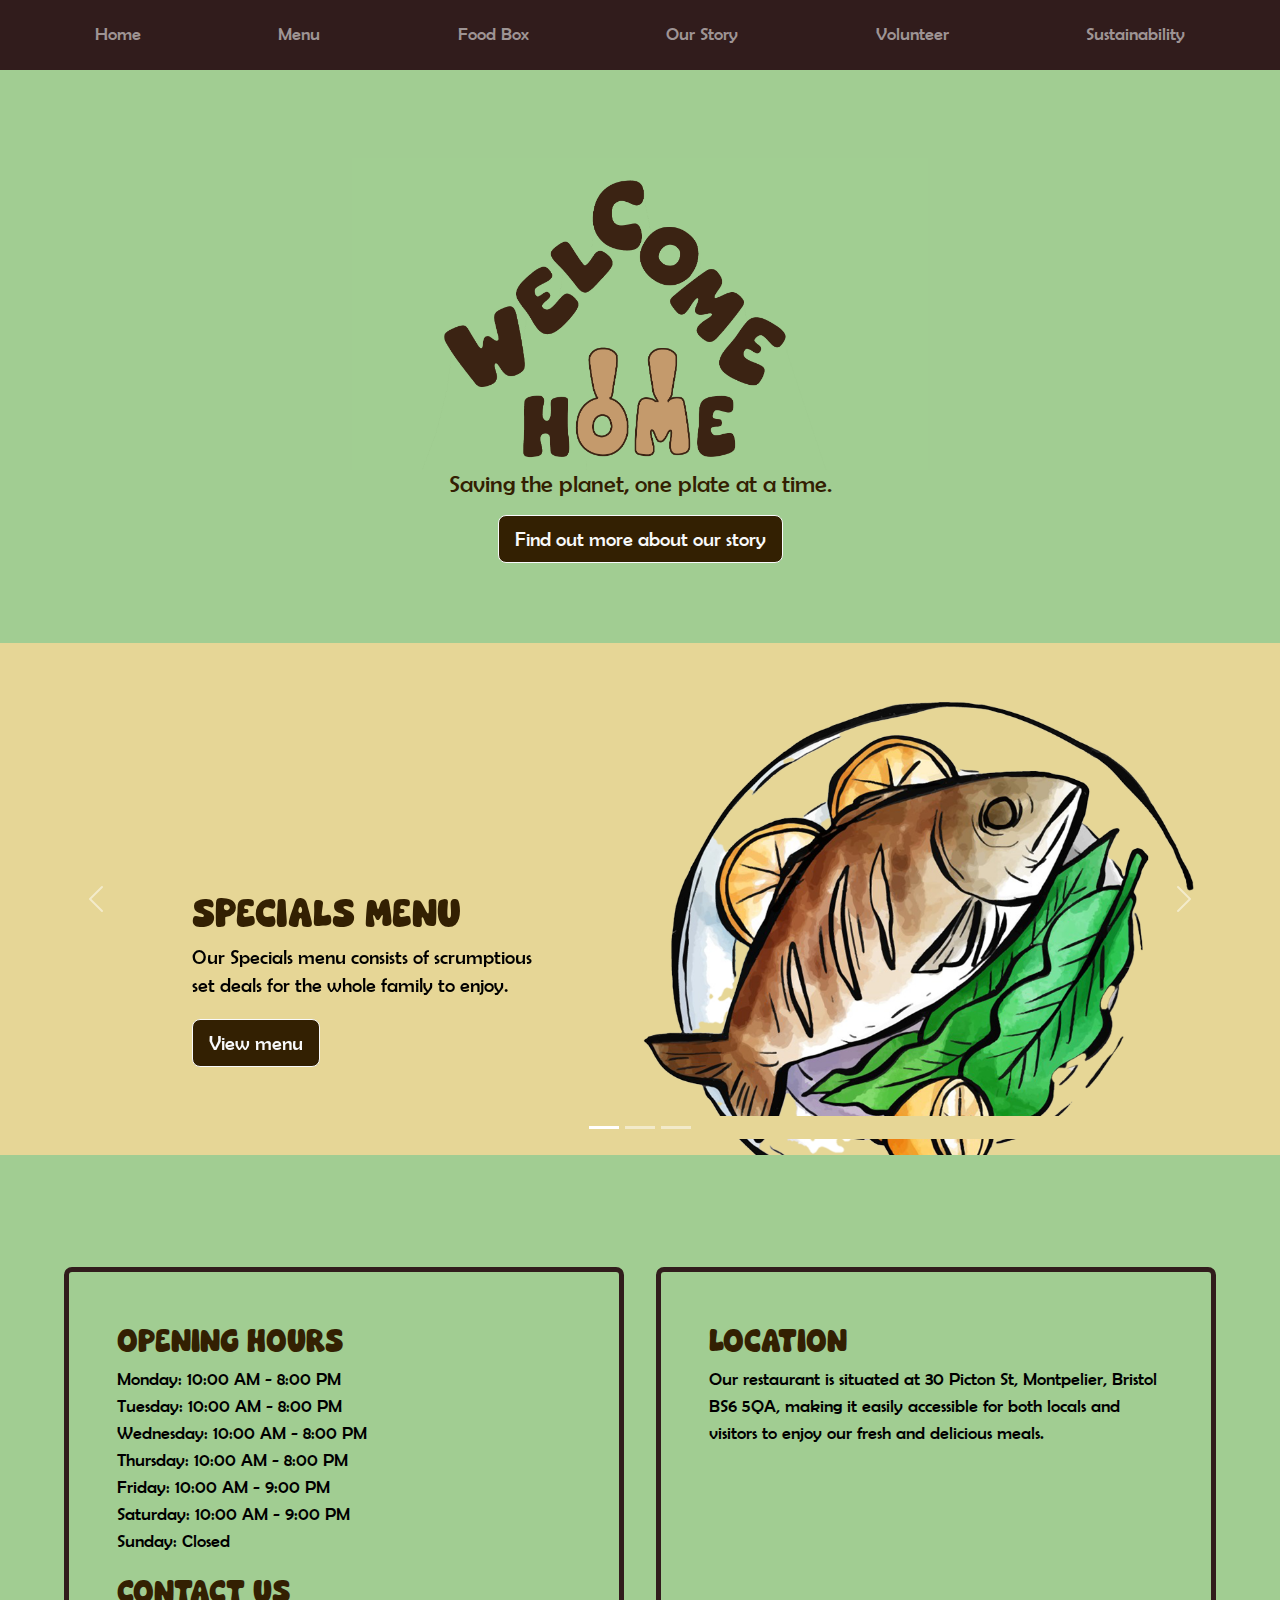
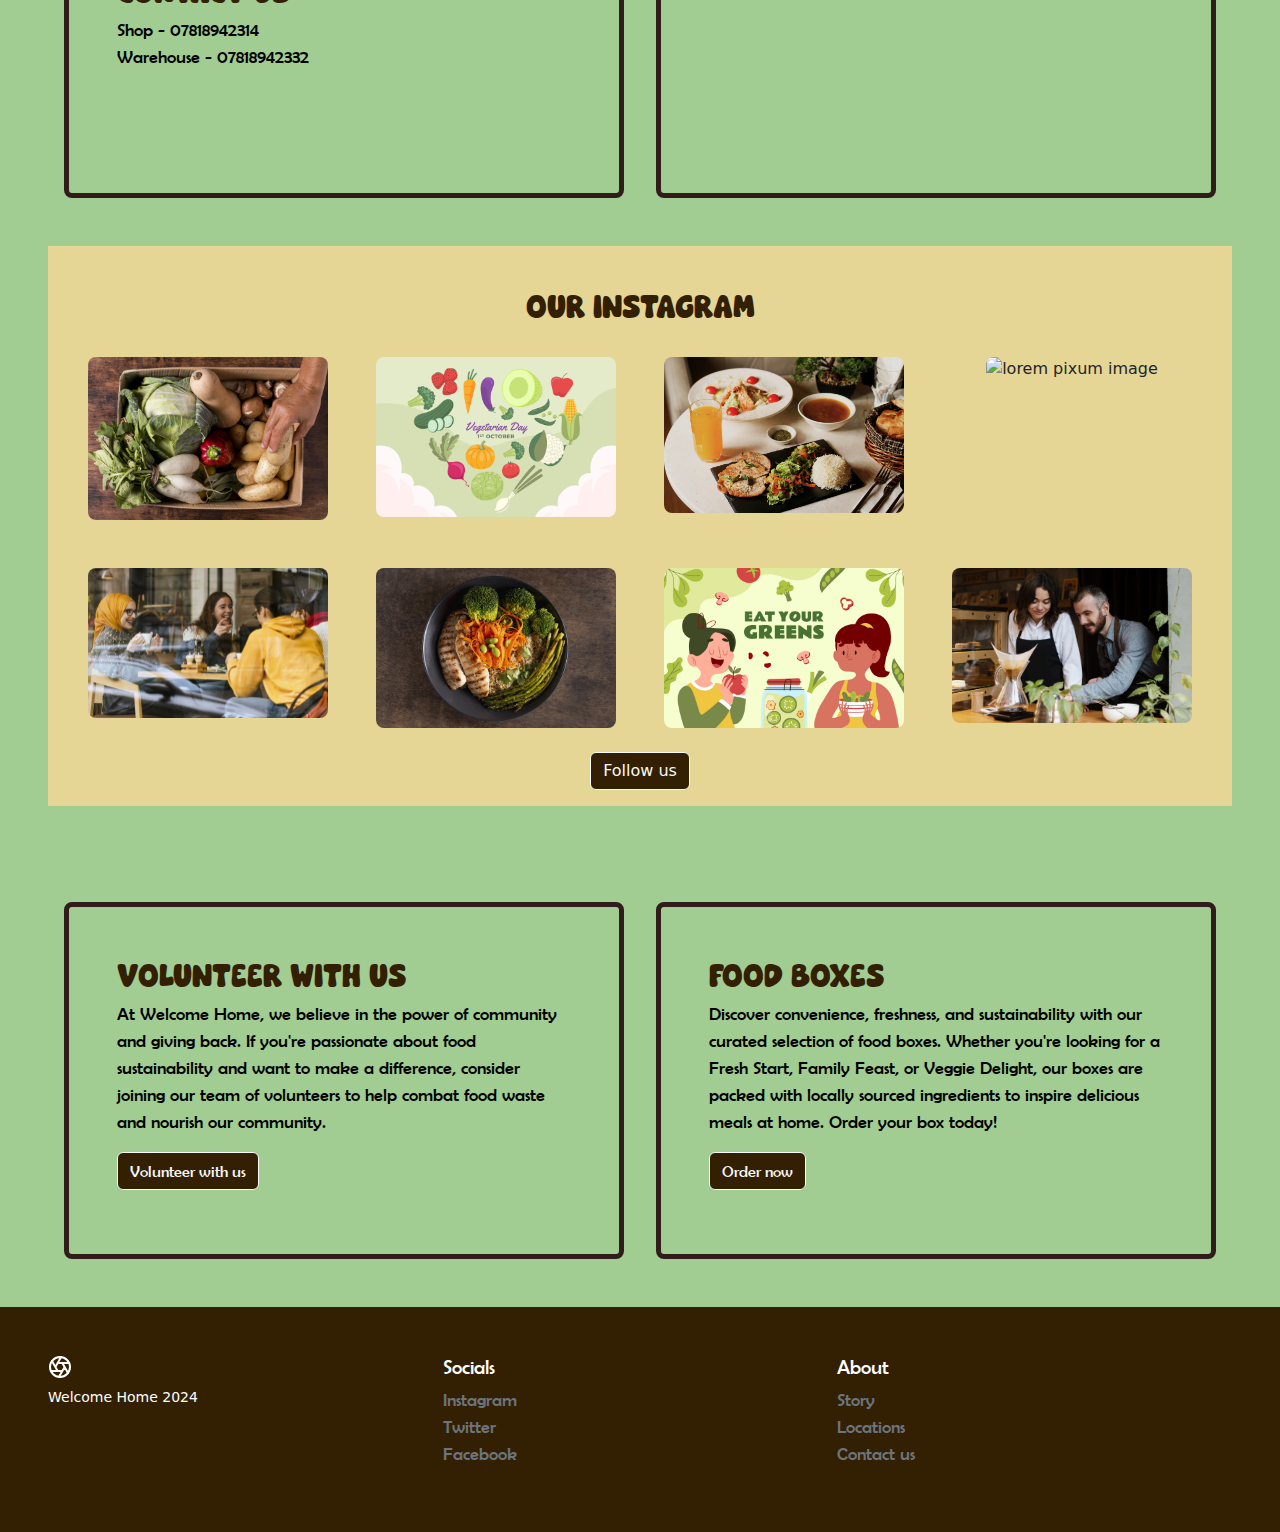
==== commit a5cd0352: "maps" ====
--- a/index.html
+++ b/index.html
@@ -157,9 +157,9 @@
                   <div class="container">
                     <div class="carousel-caption text-start">
                       <h1>Specials Menu</h1>
-                      <p class="opacity-75">Our Specials menu consists of vegetarian 
+                      <p>Our Specials menu consists of scrumptious  
                         <br>
-                        and vegans options.</p>
+                        set deals for the whole family to enjoy.</p>
                       <p><a class=" btn btn-lg btn-outline-light" href="menu.html">View menu</a></p>
                     </div>
                   </div>
@@ -170,9 +170,9 @@
                   <div class="container">
                     <div class="carousel-caption text-end">
                       <h1>Breakfast Menu</h1>
-                      <p>Some representative placeholder content for 
+                      <p>See what our yummy breakfast menu 
                         <br>
-                           the third slide of this carousel.</p>
+                           has to offer.</p>
                       <p><a class="btn btn-lg btn-outline-light" href="menu.html">View menu</a></p>
                     </div>
                   </div>
@@ -183,9 +183,9 @@
                   <div class="container">
                     <div class="carousel-caption ">
                       <h1>Dinner Menu</h1>
-                      <p>Some representative placeholder content for 
+                      <p>Have a look at our delicious dinner
                         <br>
-                        the second slide of the carousel.</p>
+                        options, varying from Pasta to Stir-fry</p>
                       <p><a class="btn btn-lg btn-outline-light" href="menu.html">View menu</a></p>
                     </div>
                   </div>
@@ -244,8 +244,13 @@
                       making it easily accessible for both locals and visitors to enjoy our fresh and delicious meals.
                       <br>
                       <br>
-                    <img class="img-fluid  rounded-3 " src="images/map (2).png" alt="lorem pixum image" height="100" width="400"/>
-          
+                      <div class="row w-100 ratio ratio-16x9">
+                        <div class="col-md-6 my my-lg-4">
+                          <iframe
+                            src="https://www.google.com/maps/embed?pb=!1m18!1m12!1m3!1d2485.6094741845804!2d-2.5913650244873394!3d51.46532621377744!2m3!1f0!2f0!3f0!3m2!1i1024!2i768!4f13.1!3m3!1m2!1s0x48718e7334f660b7%3A0x20b5b3f637554ddd!2s24%20Picton%20St%2C%20Montpelier%2C%20Bristol%20BS6%205QA!5e0!3m2!1sen!2suk!4v1714513270567!5m2!1sen!2suk"
+                            class="w-100" height="200" width="300" allowfullscreen="" loading="lazy"></iframe>
+                        </div>
+                      
                   </div>
                    
                   </div>
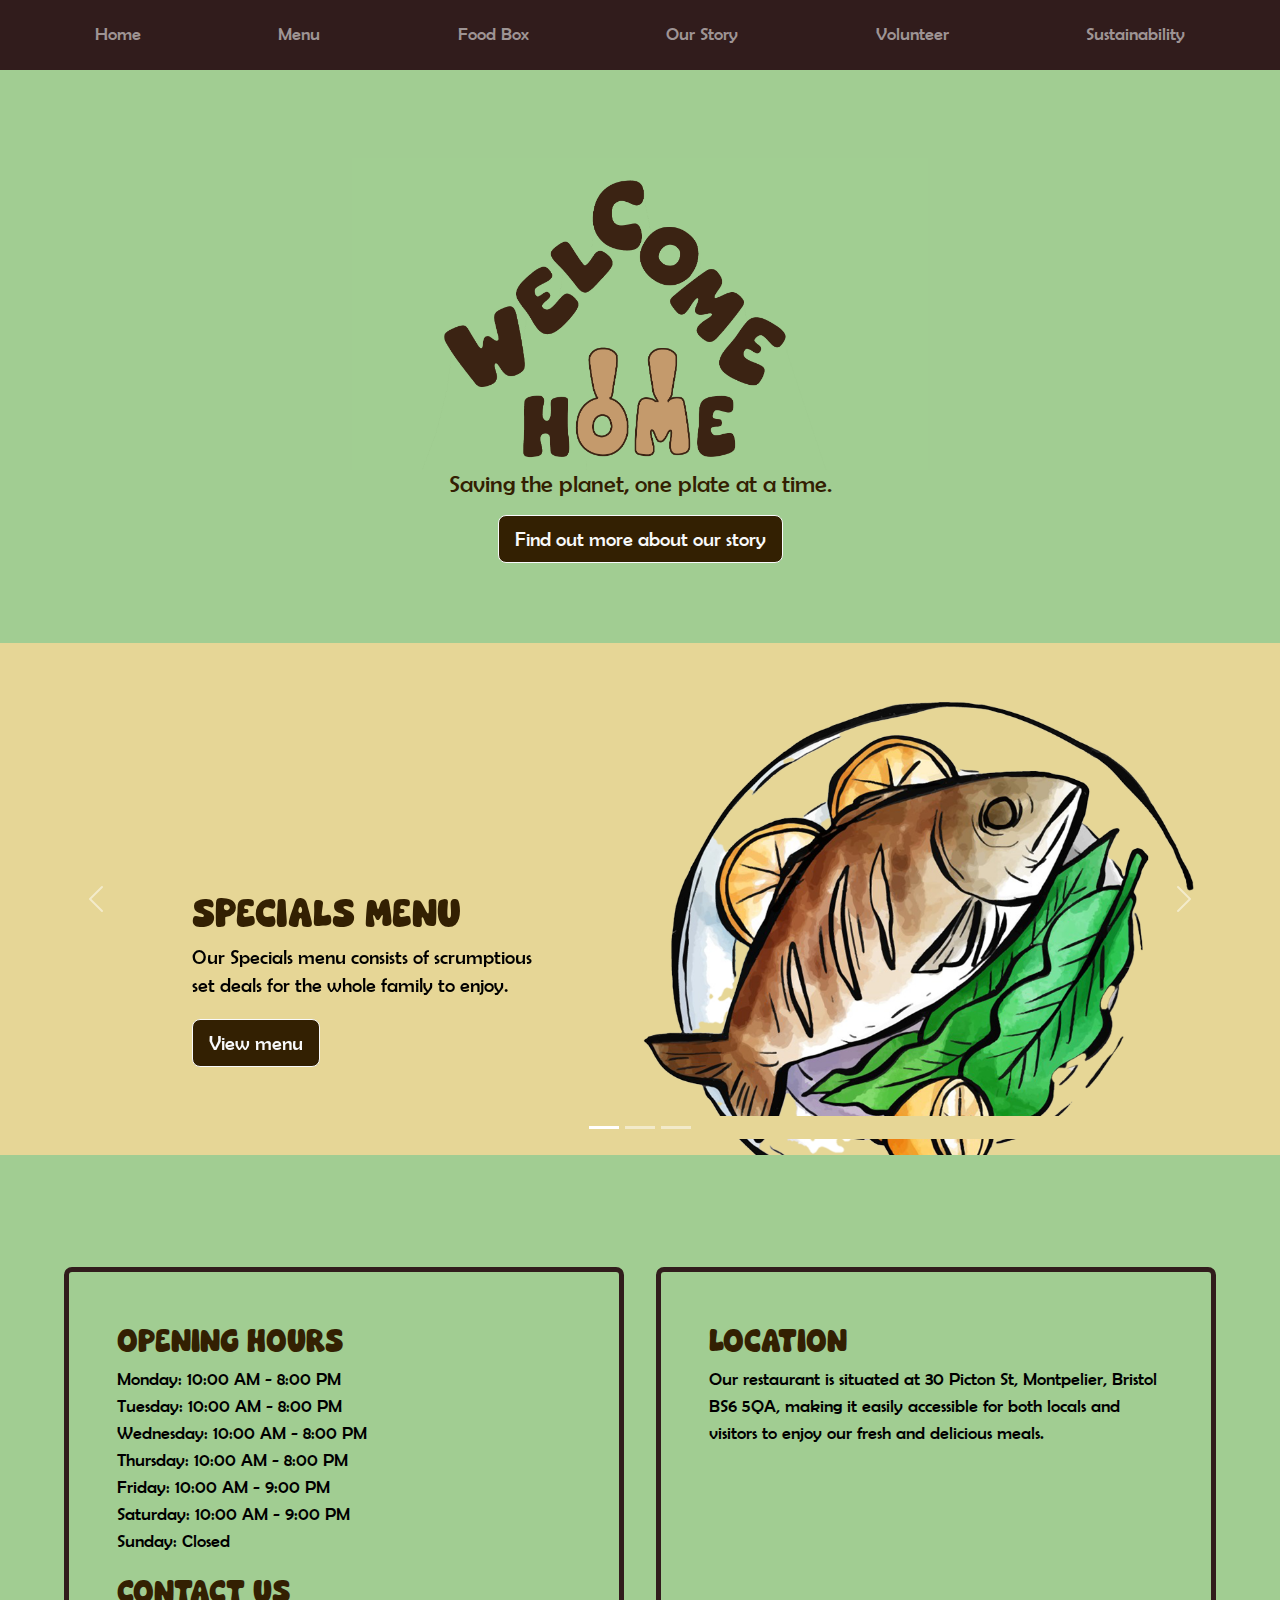
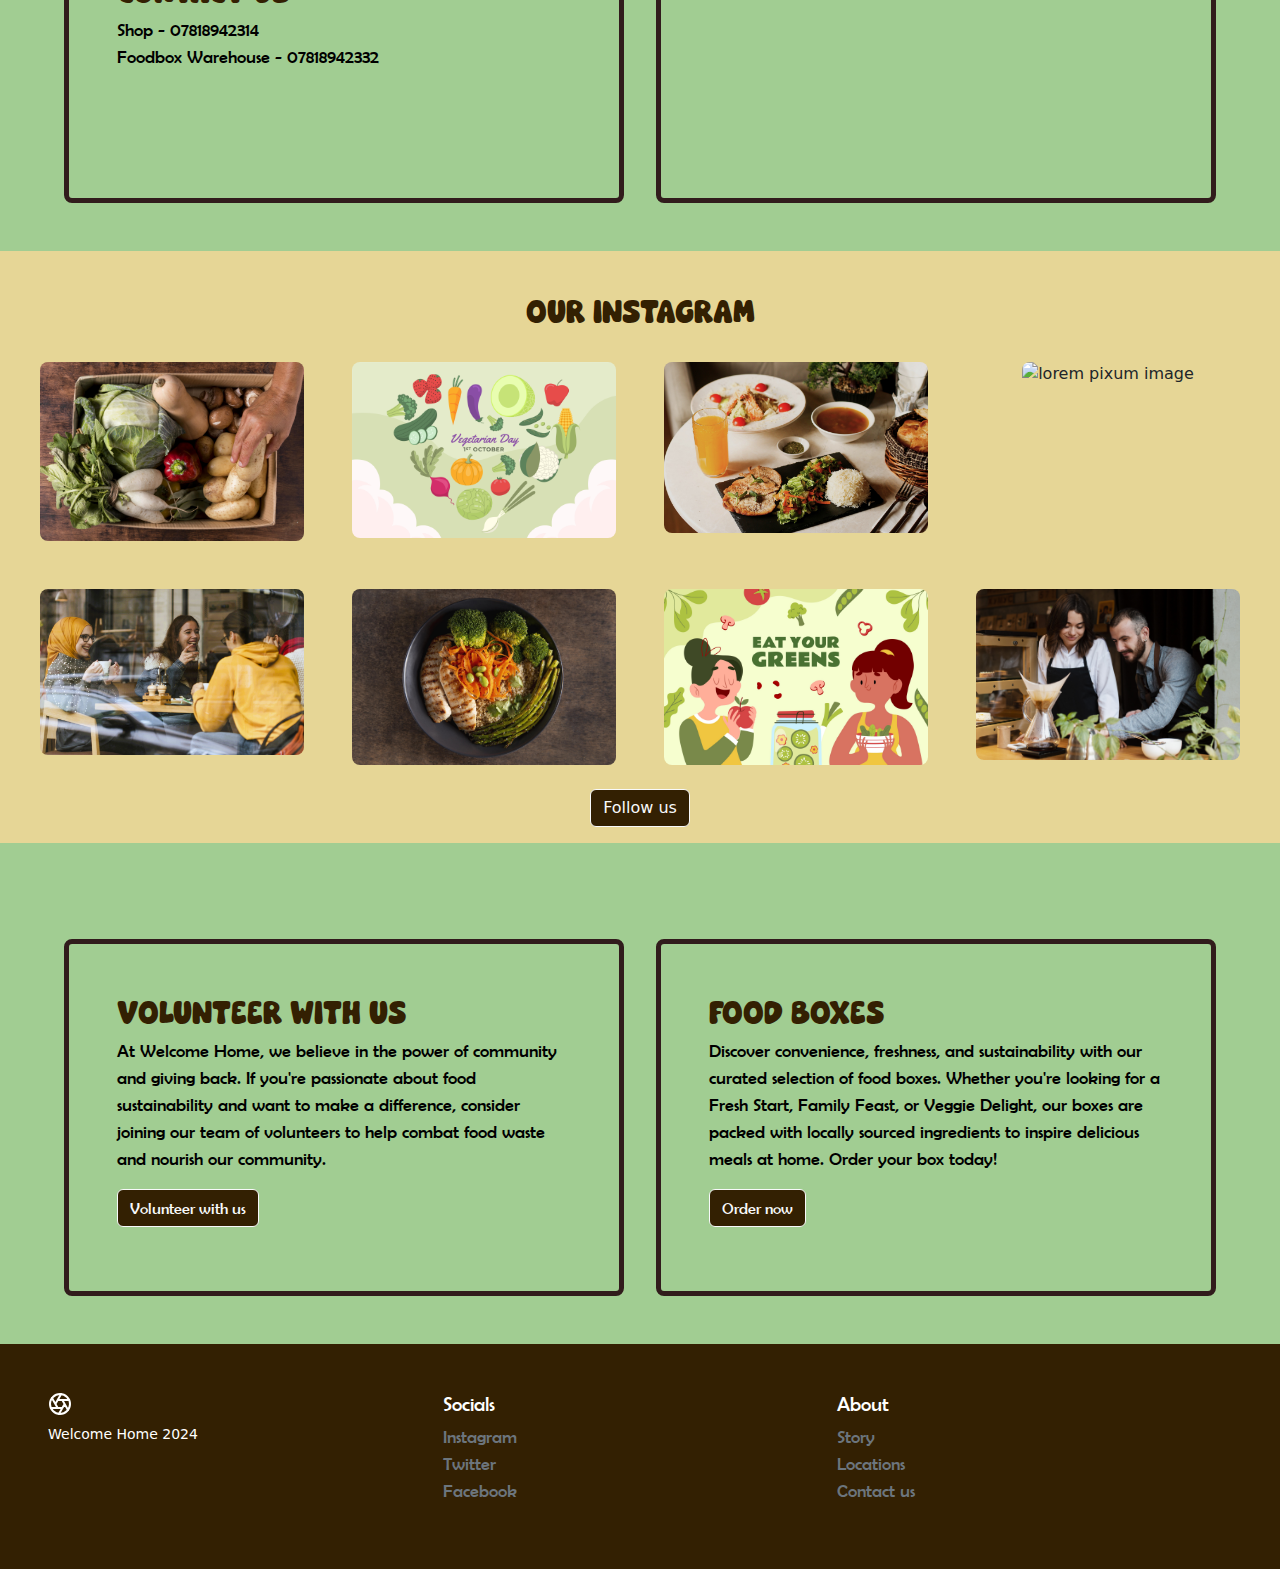
==== commit 1a5cd6c5: "fleing and extra" ====
--- a/index.html
+++ b/index.html
@@ -230,7 +230,7 @@
                     <p>
                       Shop - 07818942314
                       <br>
-                      Warehouse - 07818942332
+                      Foodbox Warehouse - 07818942332
                     </p>
 
 
@@ -242,14 +242,13 @@
                     <h2>Location</h2>
                     <p> Our restaurant is situated at 30 Picton St, Montpelier, Bristol BS6 5QA, 
                       making it easily accessible for both locals and visitors to enjoy our fresh and delicious meals.
-                      <br>
-                      <br>
-                      <div class="row w-100 ratio ratio-16x9">
-                        <div class="col-md-6 my my-lg-4">
+                      
+                      <div class="col-md-6 my-4 row w-100 ratio ratio-16x9">
                           <iframe
                             src="https://www.google.com/maps/embed?pb=!1m18!1m12!1m3!1d2485.6094741845804!2d-2.5913650244873394!3d51.46532621377744!2m3!1f0!2f0!3f0!3m2!1i1024!2i768!4f13.1!3m3!1m2!1s0x48718e7334f660b7%3A0x20b5b3f637554ddd!2s24%20Picton%20St%2C%20Montpelier%2C%20Bristol%20BS6%205QA!5e0!3m2!1sen!2suk!4v1714513270567!5m2!1sen!2suk"
-                            class="w-100" height="200" width="300" allowfullscreen="" loading="lazy"></iframe>
+                            class="w-100" height="200" allowfullscreen="" loading="lazy"></iframe>
                         </div>
+                      </div>
                       
                   </div>
                    
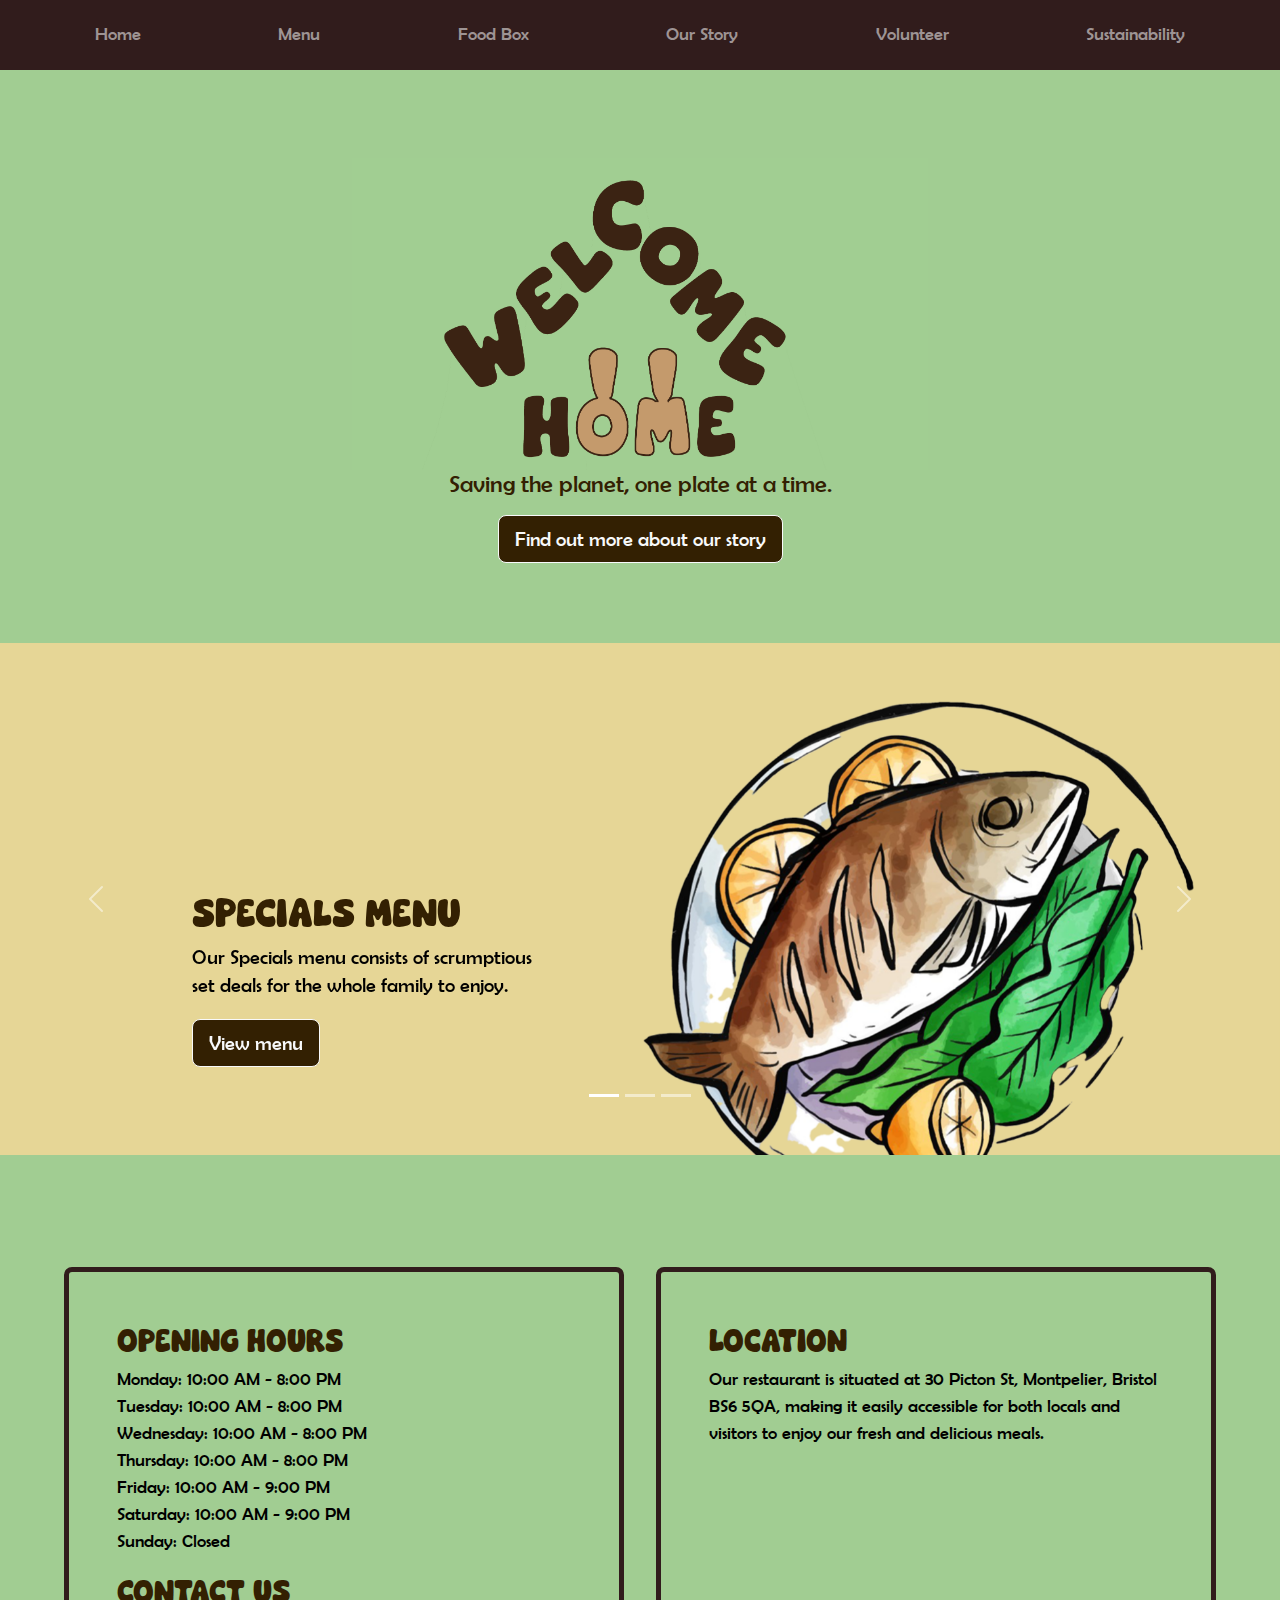
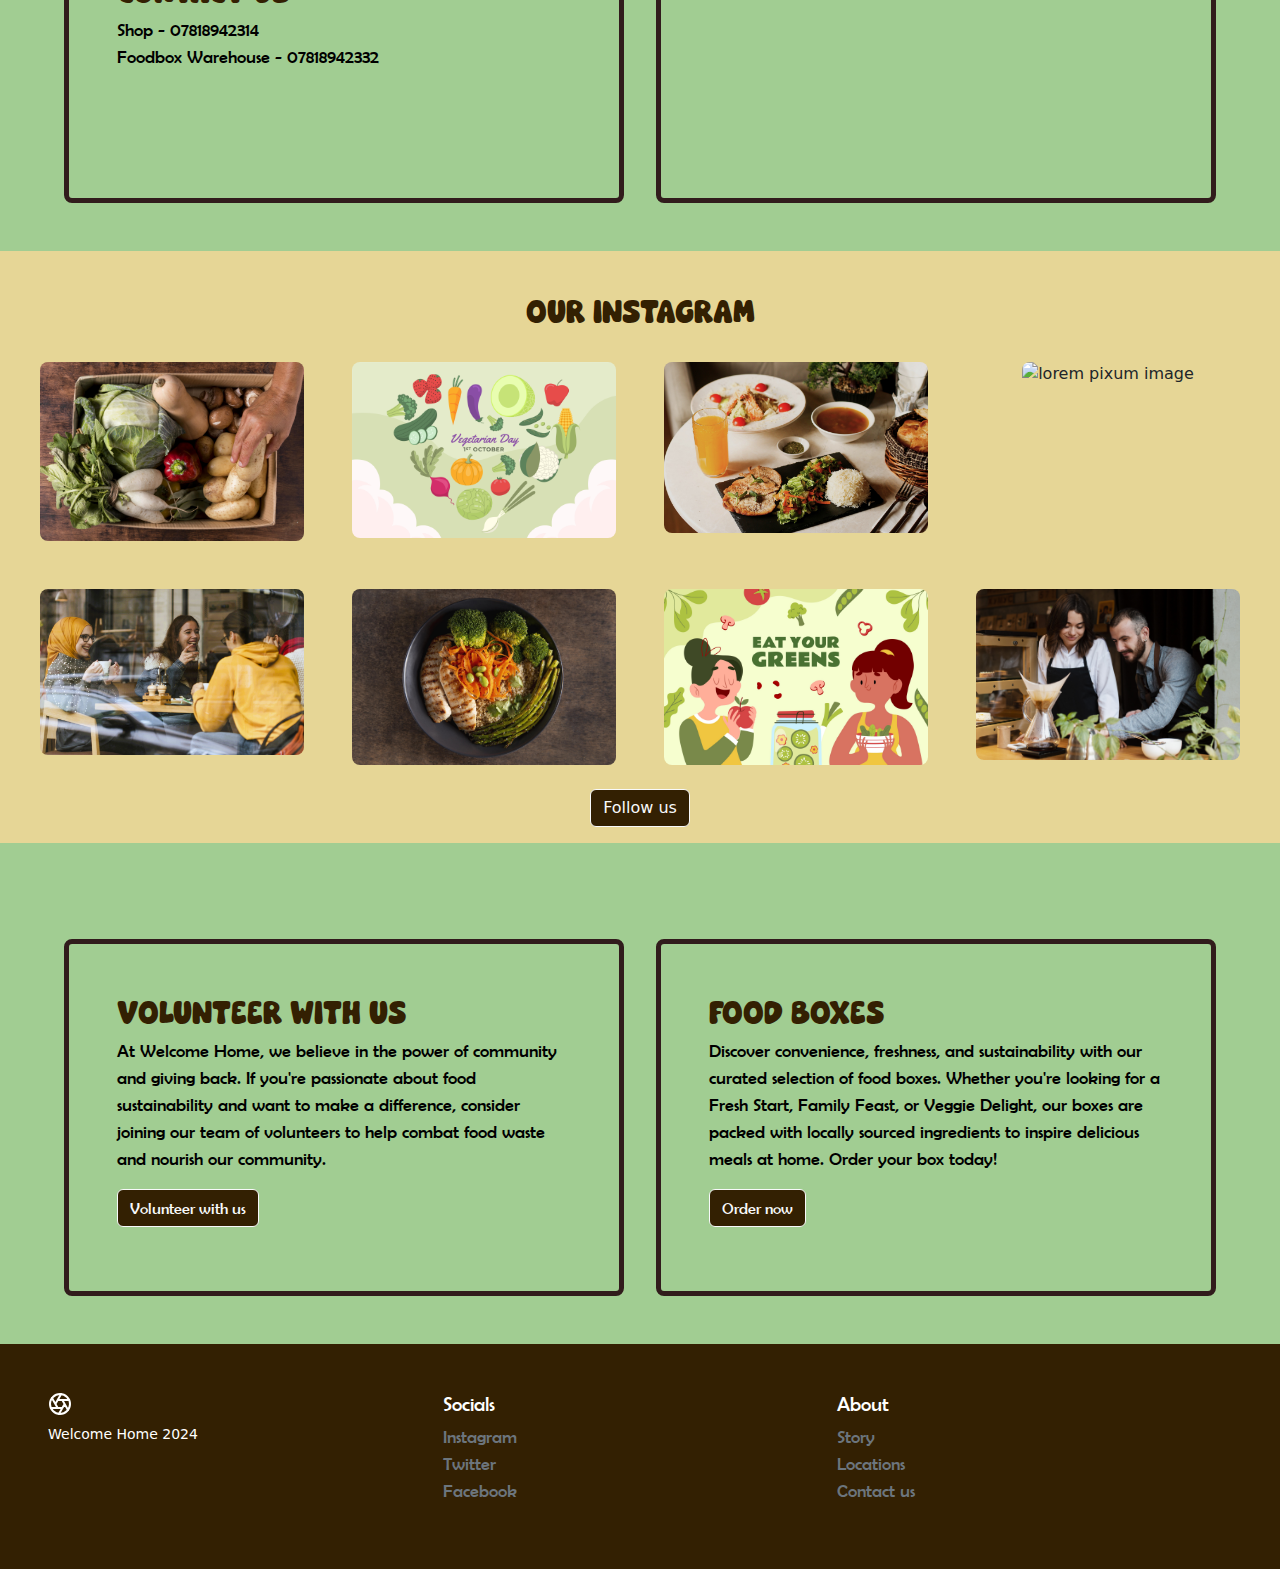
==== commit 66a0e6b0: "final" ====
--- a/index.html
+++ b/index.html
@@ -146,7 +146,7 @@
           
 
             <div id="myCarousel" class="carousel slide mb-6" data-bs-ride="carousel">
-              <div class="carousel-indicators container1">
+              <div class="carousel-indicators mb-lg-5">
                 <button type="button" data-bs-target="#myCarousel" data-bs-slide-to="0" class="active" aria-label="Slide 1" aria-current="true"></button>
                 <button type="button" data-bs-target="#myCarousel" data-bs-slide-to="1" aria-label="Slide 2" class=""></button>
                 <button type="button" data-bs-target="#myCarousel" data-bs-slide-to="2" aria-label="Slide 3" class=""></button>
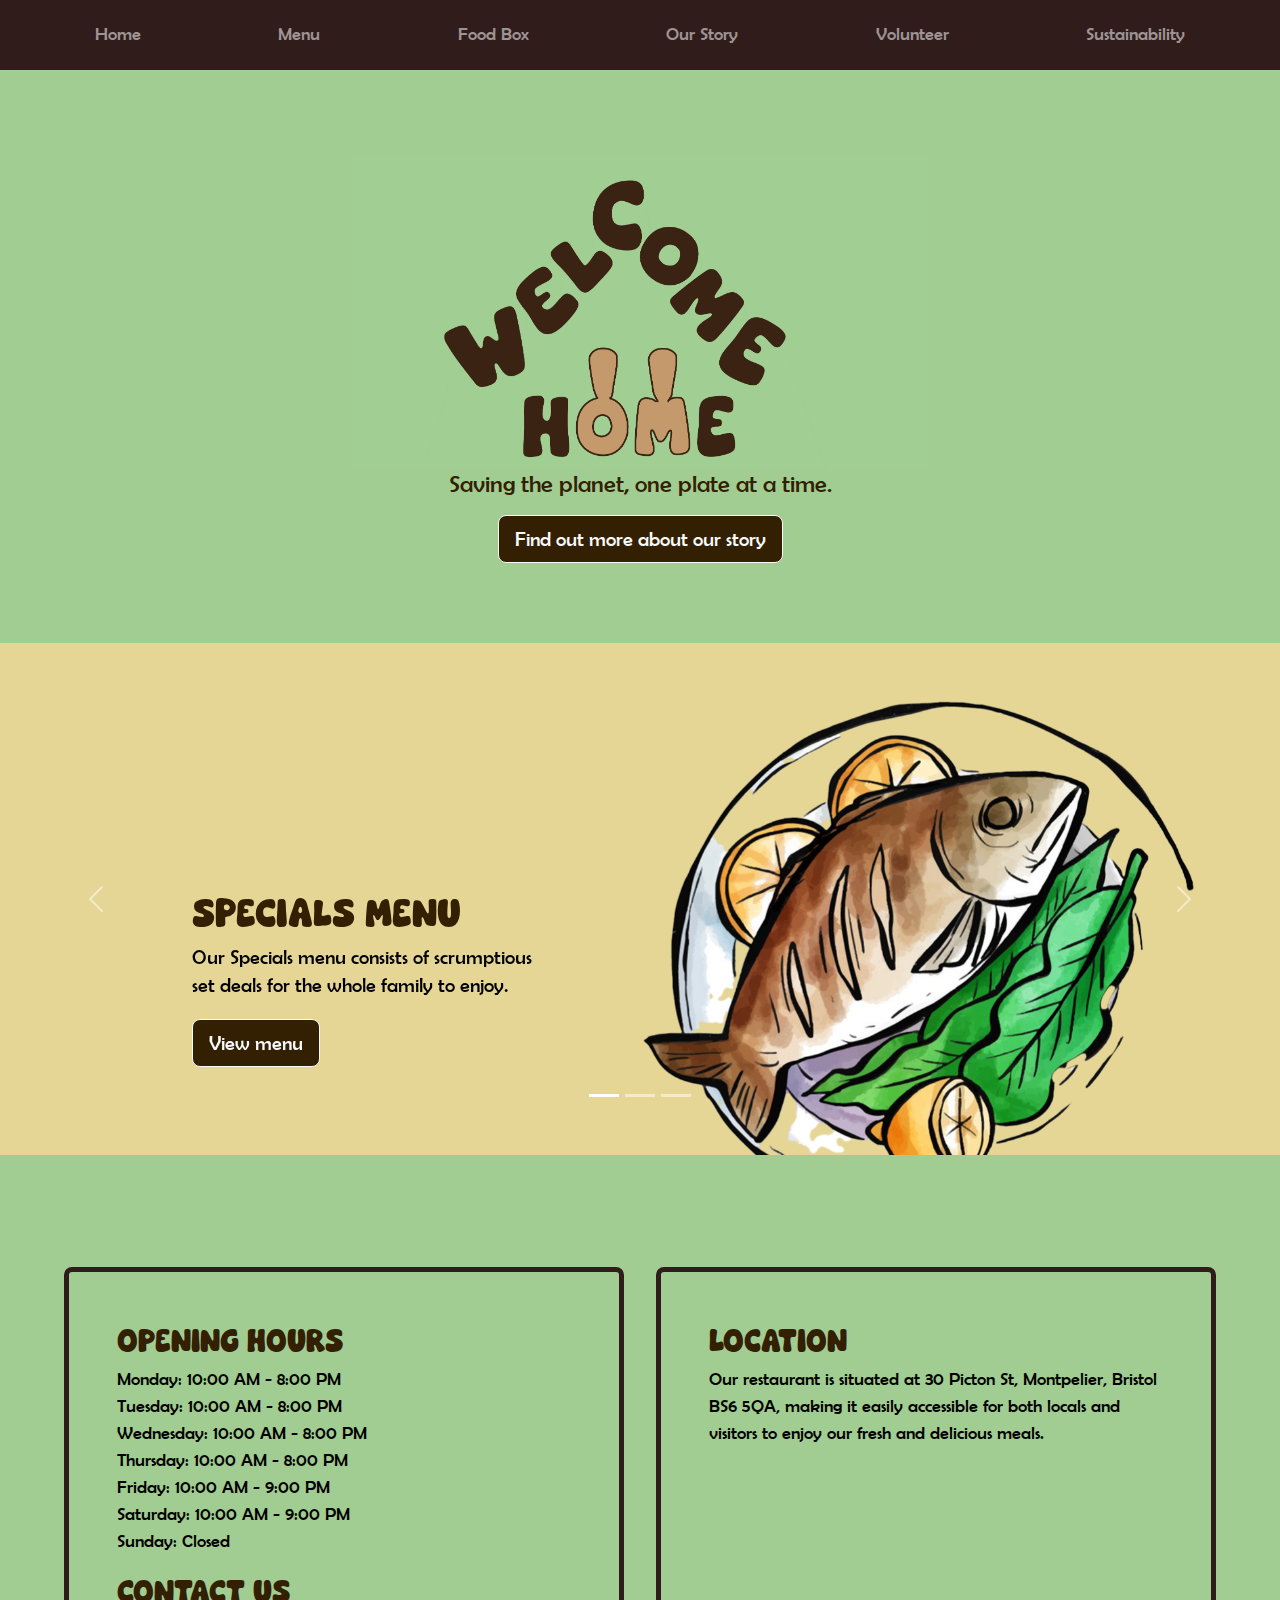
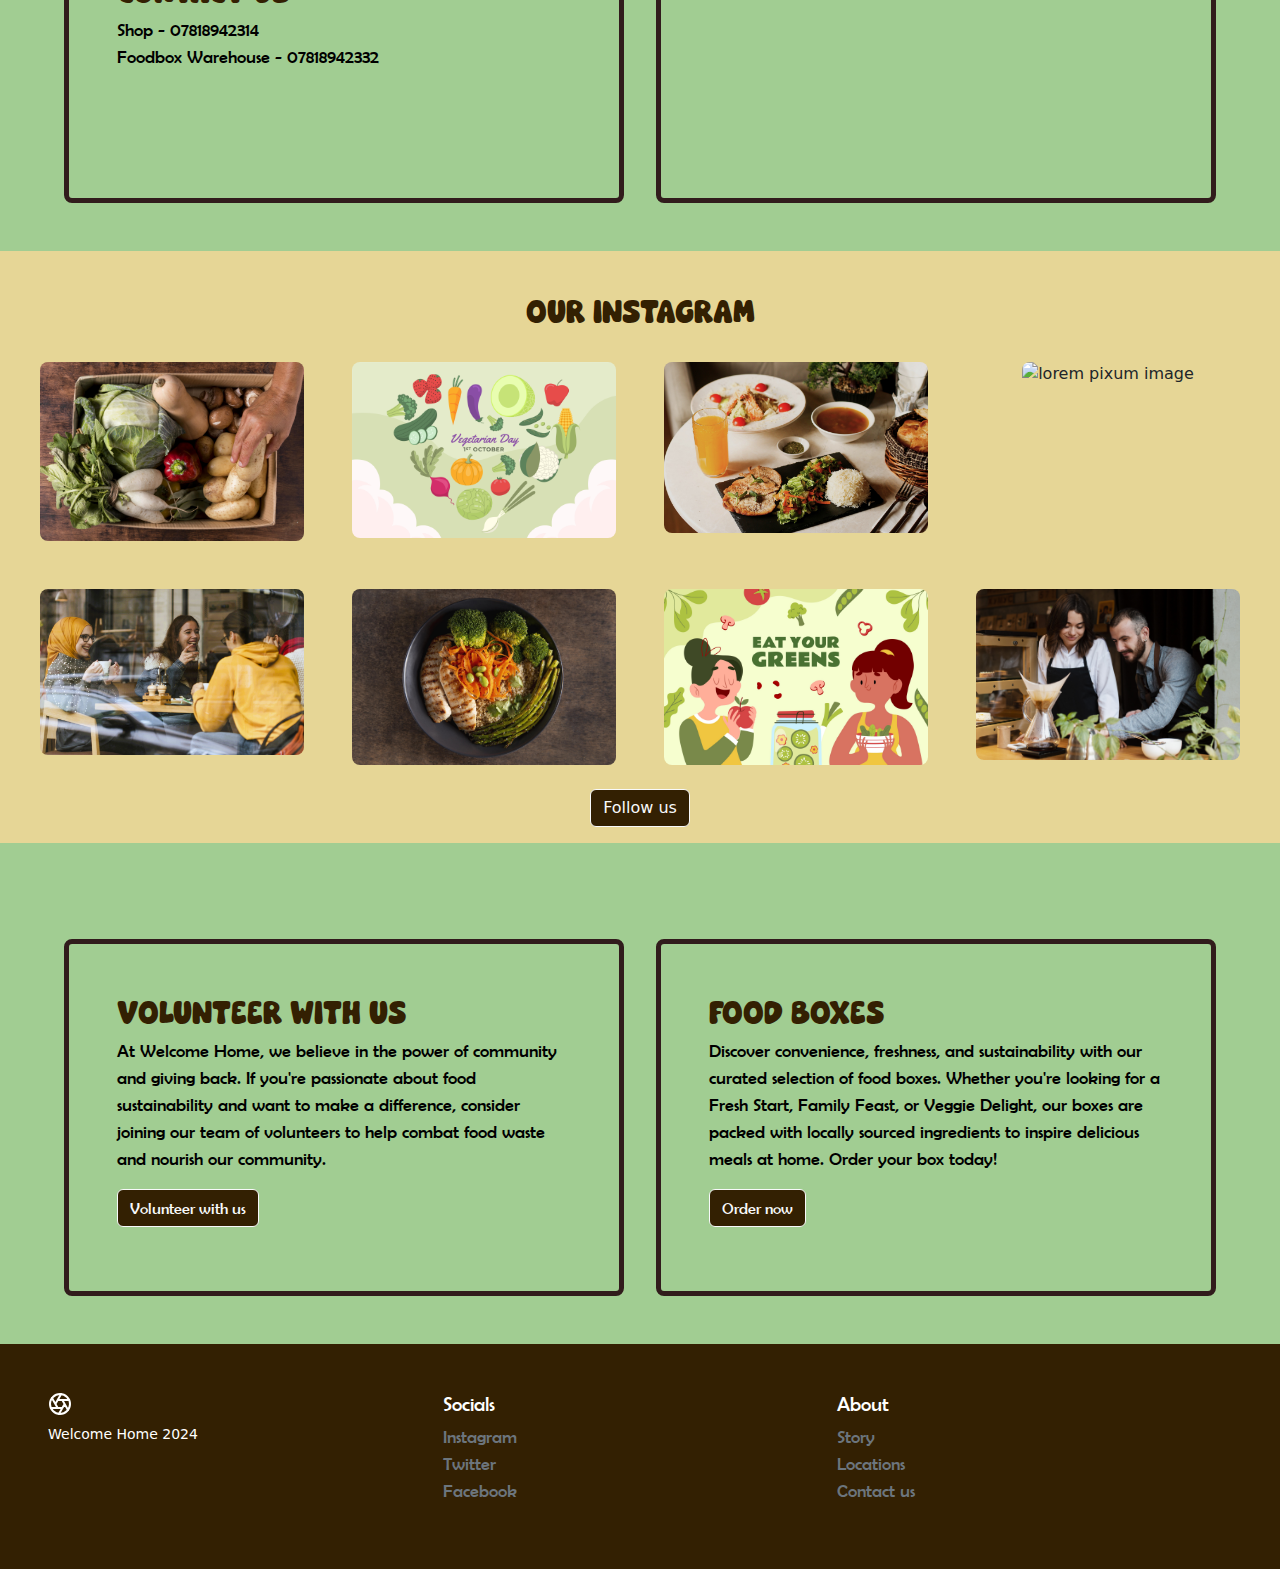
==== commit 03c3b674: "placed wrong image in carousel" ====
--- a/index.html
+++ b/index.html
@@ -179,7 +179,7 @@
                 </div>
 
                 <div class="carousel-item">
-                  <img class="img-fluid" src="images/dinner-menu.png" alt="lorem pixum image" />
+                  <img class="img-fluid" src="images/menu-dinner.png" alt="lorem pixum image" />
                   <div class="container">
                     <div class="carousel-caption ">
                       <h1>Dinner Menu</h1>
